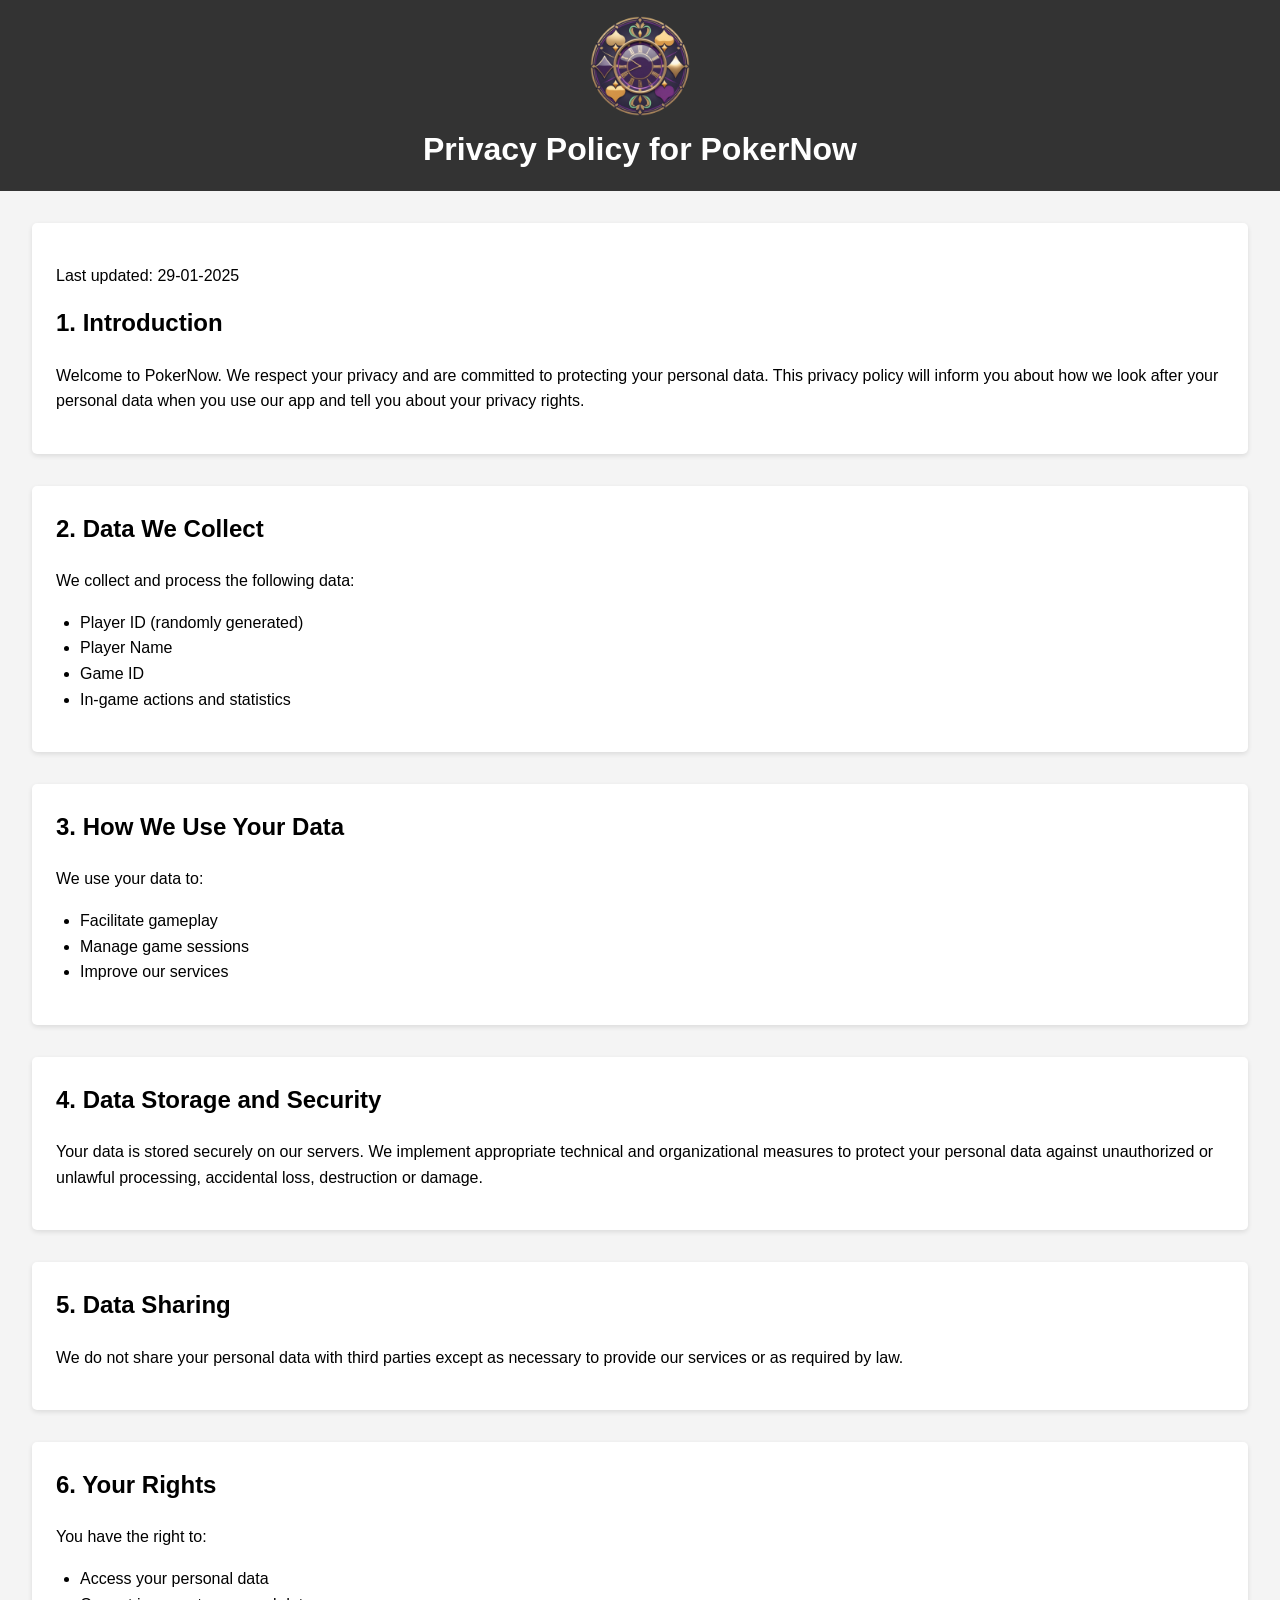
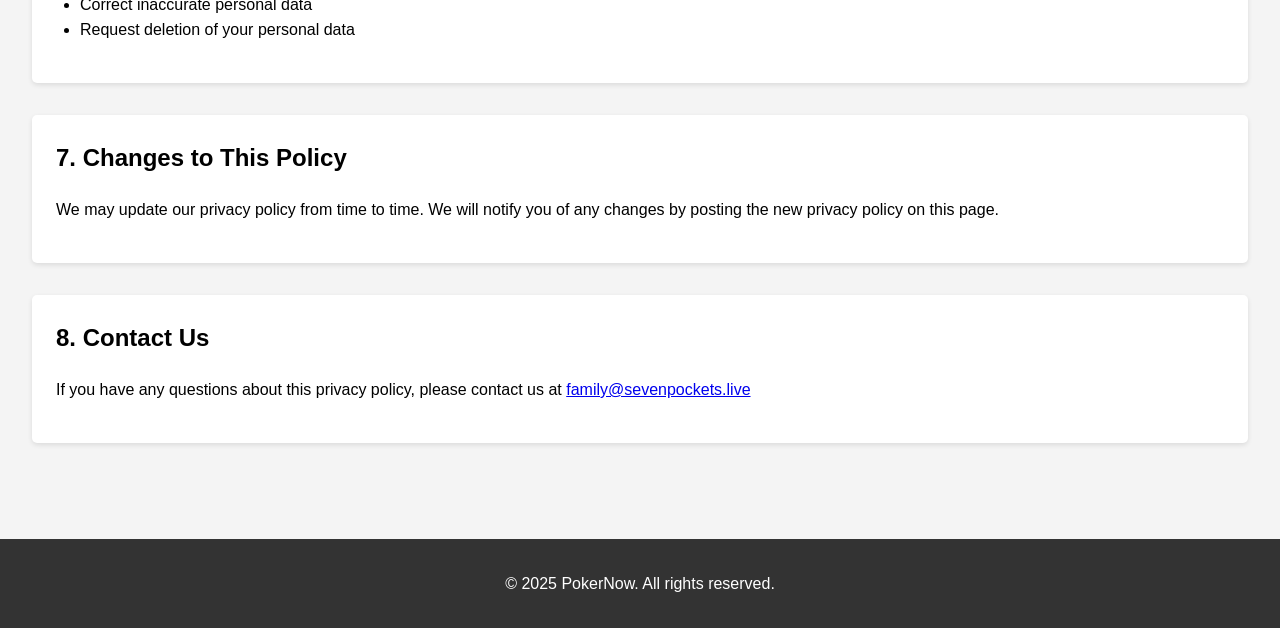
==== privacy-policy.html @ 308b4695 "first commit" ====
<!DOCTYPE html>
<html lang="en">
<head>
    <meta charset="UTF-8">
    <meta name="viewport" content="width=device-width, initial-scale=1.0">
    <title>Privacy Policy - PokerNow</title>
    <style>
        body {
            font-family: Arial, sans-serif;
            line-height: 1.6;
            margin: 0;
            padding: 0;
            background-color: #f4f4f4;
        }
        header {
            background-color: #333;
            color: #fff;
            text-align: center;
            padding: 1rem;
        }
        h1 {
            margin: 0;
        }
        main {
            padding: 2rem;
        }
        section {
            background-color: #fff;
            padding: 1.5rem;
            margin-bottom: 2rem;
            border-radius: 5px;
            box-shadow: 0 2px 5px rgba(0, 0, 0, 0.1);
        }
        h2 {
            margin-top: 0;
        }
        ul {
            padding-left: 1.5rem;
        }
        footer {
            background-color: #333;
            color: #fff;
            text-align: center;
            padding: 1rem;
            margin-top: 2rem;
        }
    </style>
</head>
<body>
    <header>
        <img src="pokernow_logo.png" alt="PokerNow Logo" width="100" height="100">
        <h1>Privacy Policy for PokerNow</h1>
    </header>
    <main>
        <section>
            <p>Last updated: 29-01-2025</p>
            <h2>1. Introduction</h2>
            <p>Welcome to PokerNow. We respect your privacy and are committed to protecting your personal data. This privacy policy will inform you about how we look after your personal data when you use our app and tell you about your privacy rights.</p>
        </section>
        <section>
            <h2>2. Data We Collect</h2>
            <p>We collect and process the following data:</p>
            <ul>
                <li>Player ID (randomly generated)</li>
                <li>Player Name</li>
                <li>Game ID</li>
                <li>In-game actions and statistics</li>
            </ul>
        </section>
        <section>
            <h2>3. How We Use Your Data</h2>
            <p>We use your data to:</p>
            <ul>
                <li>Facilitate gameplay</li>
                <li>Manage game sessions</li>
                <li>Improve our services</li>
            </ul>
        </section>
        <section>
            <h2>4. Data Storage and Security</h2>
            <p>Your data is stored securely on our servers. We implement appropriate technical and organizational measures to protect your personal data against unauthorized or unlawful processing, accidental loss, destruction or damage.</p>
        </section>
        <section>
            <h2>5. Data Sharing</h2>
            <p>We do not share your personal data with third parties except as necessary to provide our services or as required by law.</p>
        </section>
        <section>
            <h2>6. Your Rights</h2>
            <p>You have the right to:</p>
            <ul>
                <li>Access your personal data</li>
                <li>Correct inaccurate personal data</li>
                <li>Request deletion of your personal data</li>
            </ul>
        </section>
        <section>
            <h2>7. Changes to This Policy</h2>
            <p>We may update our privacy policy from time to time. We will notify you of any changes by posting the new privacy policy on this page.</p>
        </section>
        <section>
            <h2>8. Contact Us</h2>
            <p>If you have any questions about this privacy policy, please contact us at <a href="mailto:family@sevenpockets.live">family@sevenpockets.live</a></p>
        </section>
    </main>
    <footer>
        <p>&copy; 2025 PokerNow. All rights reserved.</p>
    </footer>
</body>
</html>
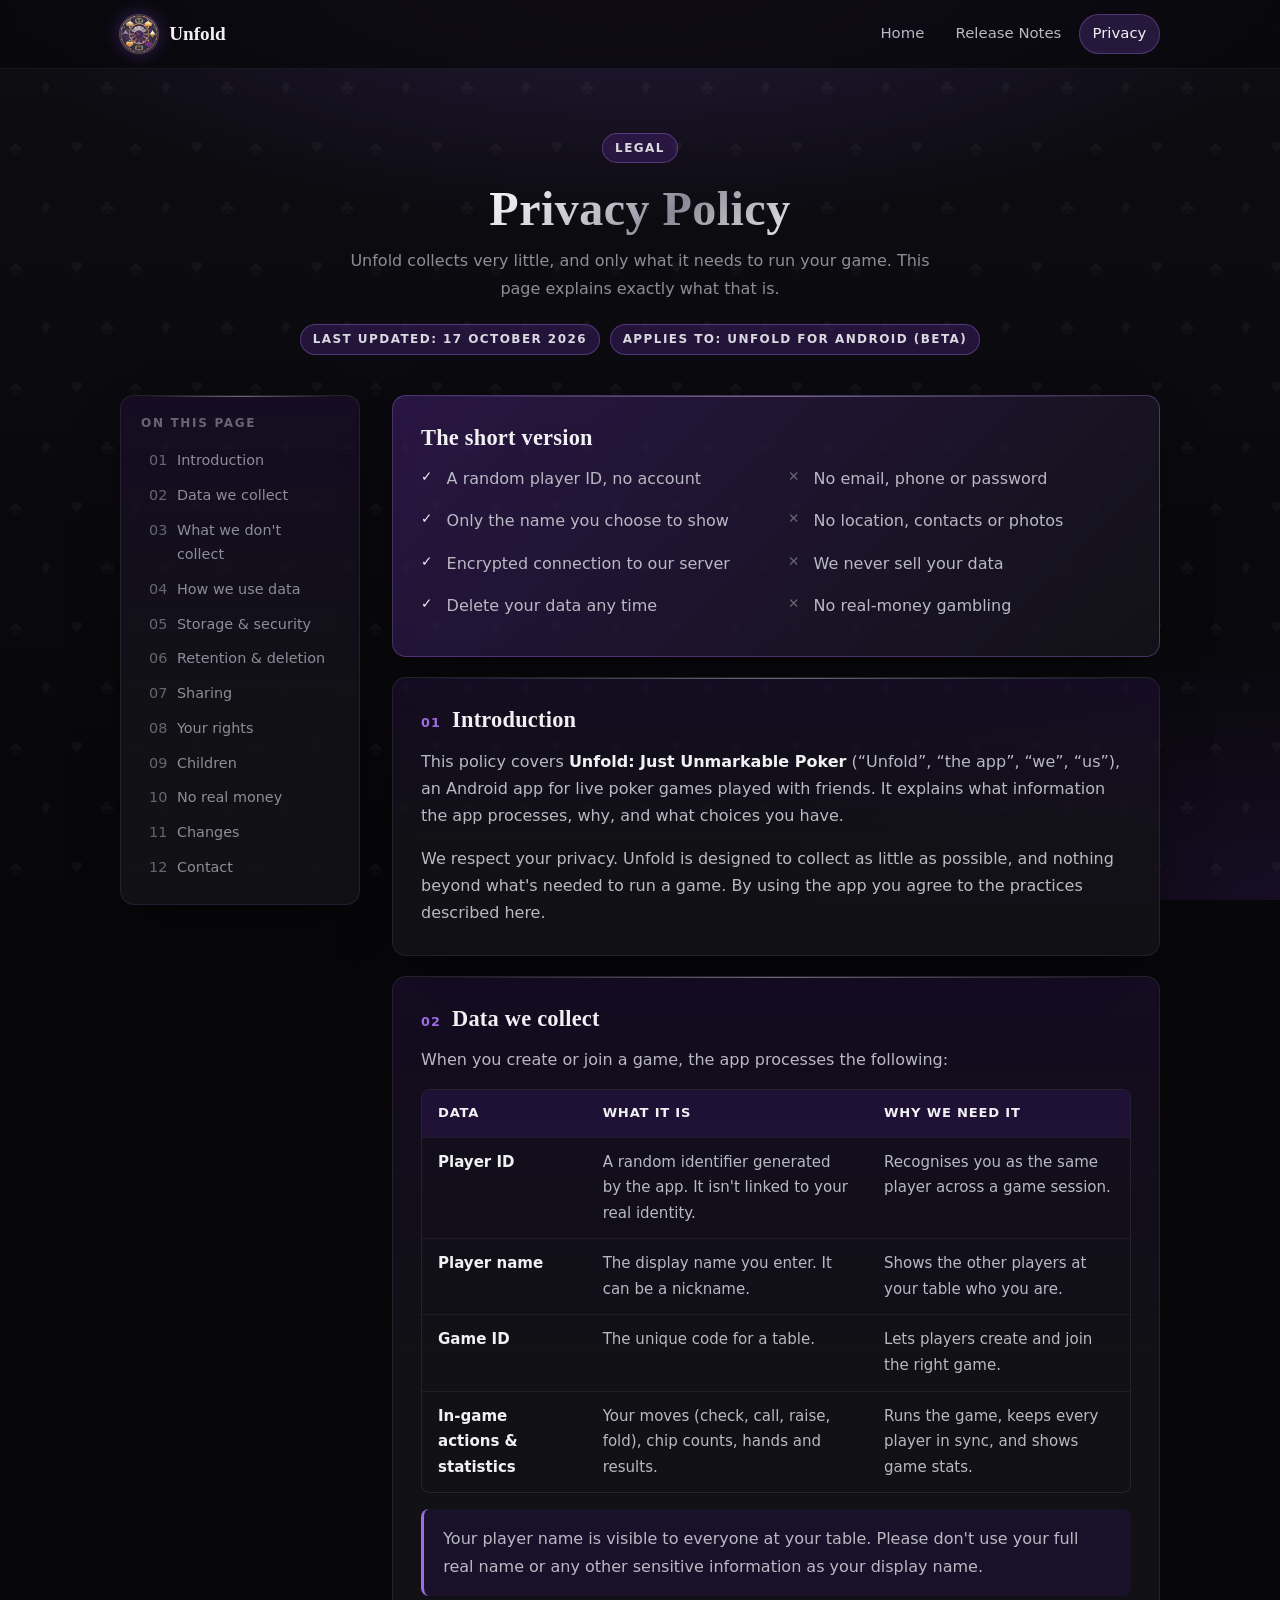
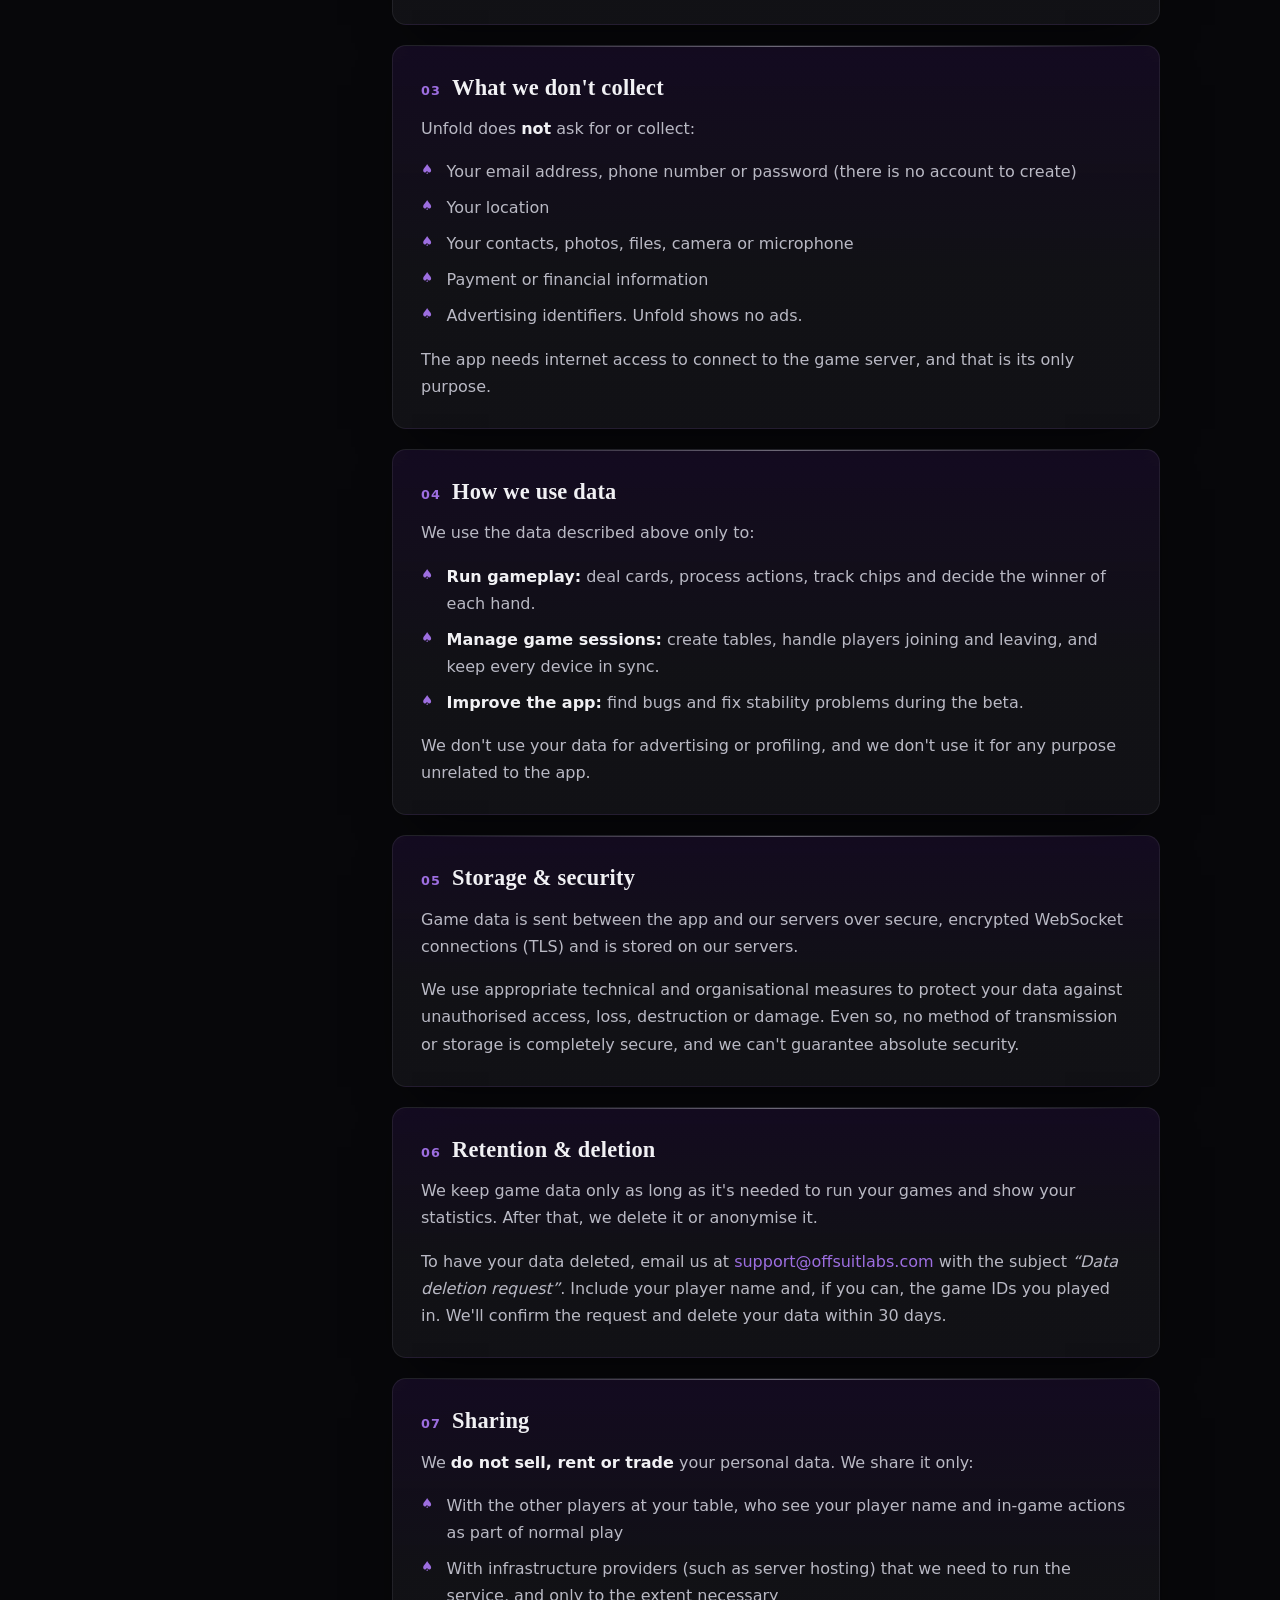
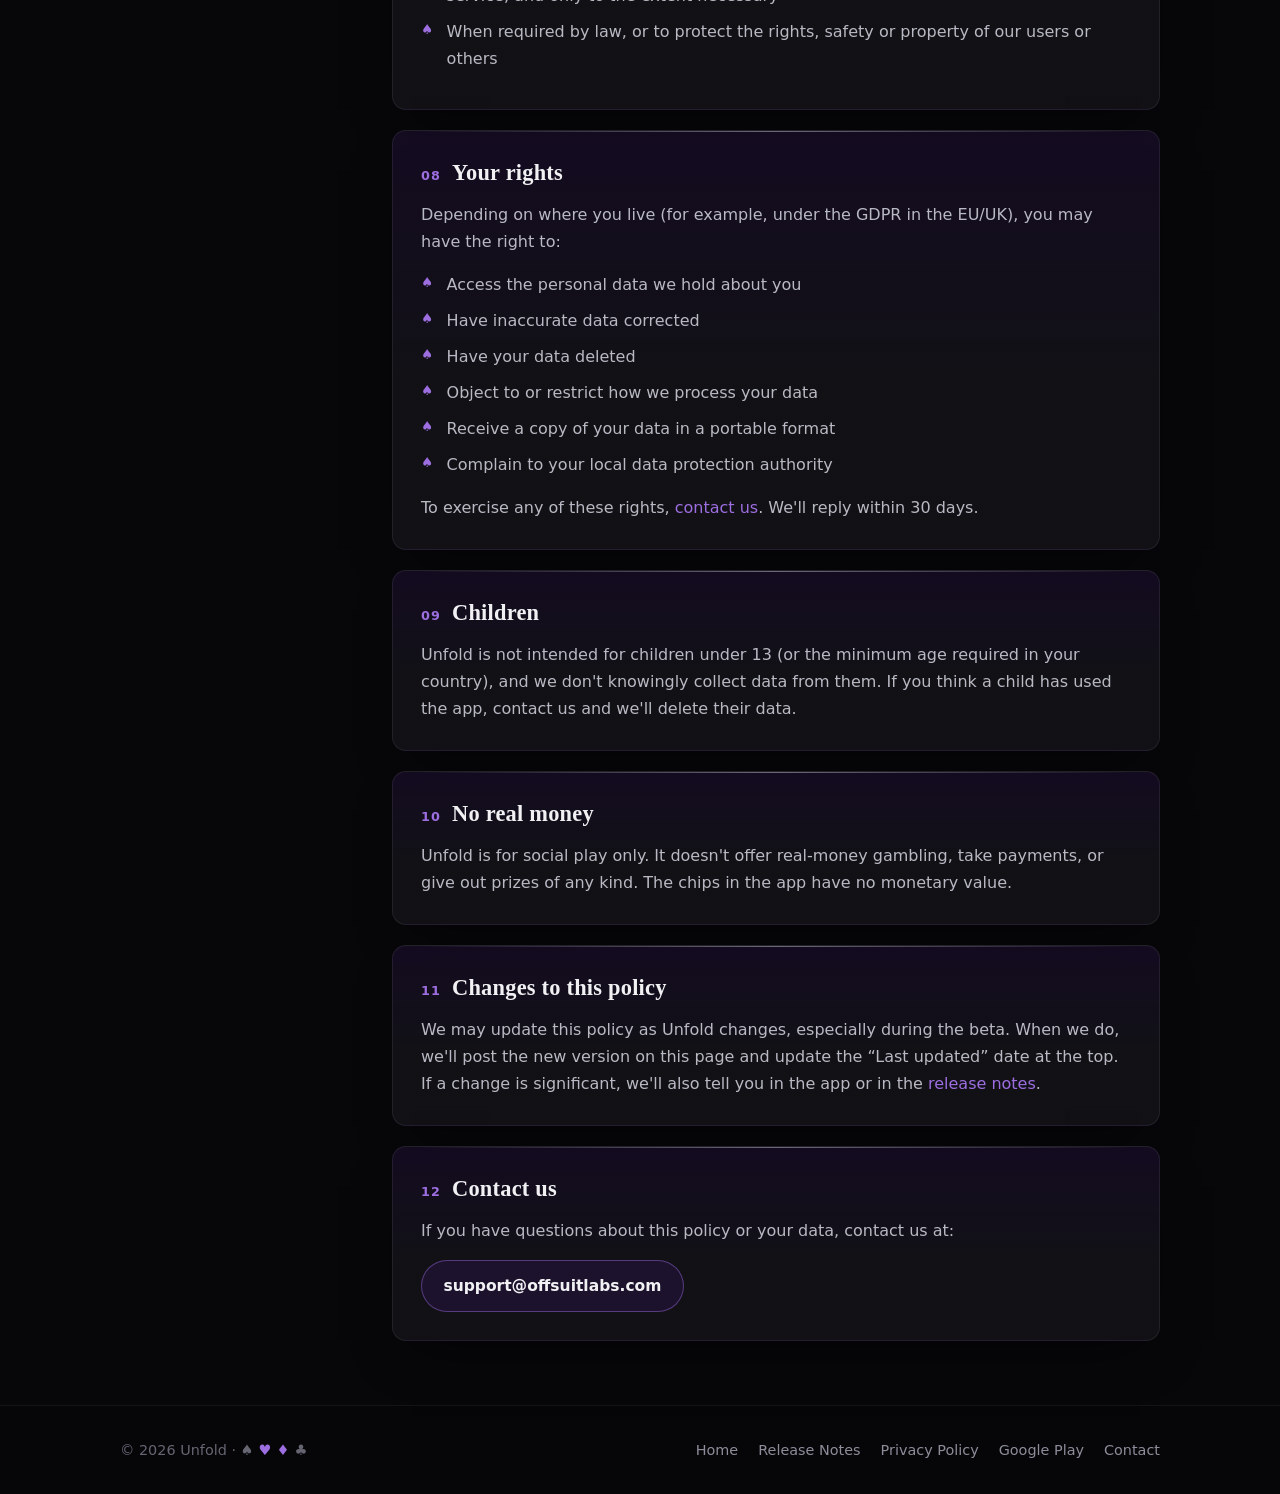
==== commit df1b3077: "refurbish: add index.html and change style and domain" ====
--- a/privacy-policy.html
+++ b/privacy-policy.html
@@ -3,107 +3,219 @@
 <head>
     <meta charset="UTF-8">
     <meta name="viewport" content="width=device-width, initial-scale=1.0">
-    <title>Privacy Policy - PokerNow</title>
-    <style>
-        body {
-            font-family: Arial, sans-serif;
-            line-height: 1.6;
-            margin: 0;
-            padding: 0;
-            background-color: #f4f4f4;
-        }
-        header {
-            background-color: #333;
-            color: #fff;
-            text-align: center;
-            padding: 1rem;
-        }
-        h1 {
-            margin: 0;
-        }
-        main {
-            padding: 2rem;
-        }
-        section {
-            background-color: #fff;
-            padding: 1.5rem;
-            margin-bottom: 2rem;
-            border-radius: 5px;
-            box-shadow: 0 2px 5px rgba(0, 0, 0, 0.1);
-        }
-        h2 {
-            margin-top: 0;
-        }
-        ul {
-            padding-left: 1.5rem;
-        }
-        footer {
-            background-color: #333;
-            color: #fff;
-            text-align: center;
-            padding: 1rem;
-            margin-top: 2rem;
-        }
-    </style>
+    <title>Privacy Policy · Unfold: Just Unmarkable Poker</title>
+    <meta name="description" content="How Unfold: Just Unmarkable Poker collects, uses and protects your data.">
+    <meta name="theme-color" content="#07070a">
+    <link rel="canonical" href="https://www.pokernow.live/privacy-policy.html">
+    <link rel="icon" type="image/png" href="pokernow_logo.png">
+    <link rel="stylesheet" href="assets/css/style.css">
 </head>
 <body>
-    <header>
-        <img src="pokernow_logo.png" alt="PokerNow Logo" width="100" height="100">
-        <h1>Privacy Policy for PokerNow</h1>
+    <a class="skip-link" href="#main">Skip to content</a>
+
+    <header class="site-header">
+        <div class="container">
+            <a class="brand" href="index.html">
+                <img src="pokernow_logo.png" alt="" width="38" height="38">
+                Unfold
+            </a>
+            <nav aria-label="Main">
+                <ul class="nav">
+                    <li><a href="index.html">Home</a></li>
+                    <li><a href="release-notes.html">Release Notes</a></li>
+                    <li><a href="privacy-policy.html" aria-current="page">Privacy</a></li>
+                </ul>
+            </nav>
+        </div>
     </header>
-    <main>
-        <section>
-            <p>Last updated: 29-01-2025</p>
-            <h2>1. Introduction</h2>
-            <p>Welcome to PokerNow. We respect your privacy and are committed to protecting your personal data. This privacy policy will inform you about how we look after your personal data when you use our app and tell you about your privacy rights.</p>
+
+    <main id="main">
+        <section class="page-hero">
+            <div class="container">
+                <span class="badge plain">Legal</span>
+                <h1><span class="silver-text">Privacy Policy</span></h1>
+                <p>Unfold collects very little, and only what it needs to run your game. This page explains exactly what that is.</p>
+                <div class="meta-row">
+                    <span class="badge plain">Last updated: 17 October 2026</span>
+                    <span class="badge plain">Applies to: Unfold for Android (Beta)</span>
+                </div>
+            </div>
         </section>
-        <section>
-            <h2>2. Data We Collect</h2>
-            <p>We collect and process the following data:</p>
-            <ul>
-                <li>Player ID (randomly generated)</li>
-                <li>Player Name</li>
-                <li>Game ID</li>
-                <li>In-game actions and statistics</li>
-            </ul>
-        </section>
-        <section>
-            <h2>3. How We Use Your Data</h2>
-            <p>We use your data to:</p>
-            <ul>
-                <li>Facilitate gameplay</li>
-                <li>Manage game sessions</li>
-                <li>Improve our services</li>
-            </ul>
-        </section>
-        <section>
-            <h2>4. Data Storage and Security</h2>
-            <p>Your data is stored securely on our servers. We implement appropriate technical and organizational measures to protect your personal data against unauthorized or unlawful processing, accidental loss, destruction or damage.</p>
-        </section>
-        <section>
-            <h2>5. Data Sharing</h2>
-            <p>We do not share your personal data with third parties except as necessary to provide our services or as required by law.</p>
-        </section>
-        <section>
-            <h2>6. Your Rights</h2>
-            <p>You have the right to:</p>
-            <ul>
-                <li>Access your personal data</li>
-                <li>Correct inaccurate personal data</li>
-                <li>Request deletion of your personal data</li>
-            </ul>
-        </section>
-        <section>
-            <h2>7. Changes to This Policy</h2>
-            <p>We may update our privacy policy from time to time. We will notify you of any changes by posting the new privacy policy on this page.</p>
-        </section>
-        <section>
-            <h2>8. Contact Us</h2>
-            <p>If you have any questions about this privacy policy, please contact us at <a href="mailto:family@sevenpockets.live">family@sevenpockets.live</a></p>
-        </section>
+
+        <div class="container doc-layout">
+            <aside class="card toc" aria-label="Table of contents">
+                <h2>On this page</h2>
+                <ol>
+                    <li><a href="#introduction">Introduction</a></li>
+                    <li><a href="#collect">Data we collect</a></li>
+                    <li><a href="#not-collect">What we don't collect</a></li>
+                    <li><a href="#use">How we use data</a></li>
+                    <li><a href="#storage">Storage &amp; security</a></li>
+                    <li><a href="#retention">Retention &amp; deletion</a></li>
+                    <li><a href="#sharing">Sharing</a></li>
+                    <li><a href="#rights">Your rights</a></li>
+                    <li><a href="#children">Children</a></li>
+                    <li><a href="#gambling">No real money</a></li>
+                    <li><a href="#changes">Changes</a></li>
+                    <li><a href="#contact">Contact</a></li>
+                </ol>
+            </aside>
+
+            <div class="doc">
+                <section class="card summary" aria-labelledby="tldr">
+                    <h2 id="tldr">The short version</h2>
+                    <ul class="summary-grid">
+                        <li class="check">A random player ID, no account</li>
+                        <li class="cross">No email, phone or password</li>
+                        <li class="check">Only the name you choose to show</li>
+                        <li class="cross">No location, contacts or photos</li>
+                        <li class="check">Encrypted connection to our server</li>
+                        <li class="cross">We never sell your data</li>
+                        <li class="check">Delete your data any time</li>
+                        <li class="cross">No real-money gambling</li>
+                    </ul>
+                </section>
+
+                <section class="card" id="introduction">
+                    <h2><span class="num">01</span> Introduction</h2>
+                    <p>This policy covers <strong>Unfold: Just Unmarkable Poker</strong> (&ldquo;Unfold&rdquo;, &ldquo;the app&rdquo;, &ldquo;we&rdquo;, &ldquo;us&rdquo;), an Android app for live poker games played with friends. It explains what information the app processes, why, and what choices you have.</p>
+                    <p>We respect your privacy. Unfold is designed to collect as little as possible, and nothing beyond what's needed to run a game. By using the app you agree to the practices described here.</p>
+                </section>
+
+                <section class="card" id="collect">
+                    <h2><span class="num">02</span> Data we collect</h2>
+                    <p>When you create or join a game, the app processes the following:</p>
+                    <div class="table-wrap">
+                        <table>
+                            <thead>
+                                <tr>
+                                    <th scope="col">Data</th>
+                                    <th scope="col">What it is</th>
+                                    <th scope="col">Why we need it</th>
+                                </tr>
+                            </thead>
+                            <tbody>
+                                <tr>
+                                    <td><strong>Player ID</strong></td>
+                                    <td>A random identifier generated by the app. It isn't linked to your real identity.</td>
+                                    <td>Recognises you as the same player across a game session.</td>
+                                </tr>
+                                <tr>
+                                    <td><strong>Player name</strong></td>
+                                    <td>The display name you enter. It can be a nickname.</td>
+                                    <td>Shows the other players at your table who you are.</td>
+                                </tr>
+                                <tr>
+                                    <td><strong>Game ID</strong></td>
+                                    <td>The unique code for a table.</td>
+                                    <td>Lets players create and join the right game.</td>
+                                </tr>
+                                <tr>
+                                    <td><strong>In-game actions &amp; statistics</strong></td>
+                                    <td>Your moves (check, call, raise, fold), chip counts, hands and results.</td>
+                                    <td>Runs the game, keeps every player in sync, and shows game stats.</td>
+                                </tr>
+                            </tbody>
+                        </table>
+                    </div>
+                    <p class="callout">Your player name is visible to everyone at your table. Please don't use your full real name or any other sensitive information as your display name.</p>
+                </section>
+
+                <section class="card" id="not-collect">
+                    <h2><span class="num">03</span> What we don't collect</h2>
+                    <p>Unfold does <strong>not</strong> ask for or collect:</p>
+                    <ul>
+                        <li>Your email address, phone number or password (there is no account to create)</li>
+                        <li>Your location</li>
+                        <li>Your contacts, photos, files, camera or microphone</li>
+                        <li>Payment or financial information</li>
+                        <li>Advertising identifiers. Unfold shows no ads.</li>
+                    </ul>
+                    <p>The app needs internet access to connect to the game server, and that is its only purpose.</p>
+                </section>
+
+                <section class="card" id="use">
+                    <h2><span class="num">04</span> How we use data</h2>
+                    <p>We use the data described above only to:</p>
+                    <ul>
+                        <li><strong>Run gameplay:</strong> deal cards, process actions, track chips and decide the winner of each hand.</li>
+                        <li><strong>Manage game sessions:</strong> create tables, handle players joining and leaving, and keep every device in sync.</li>
+                        <li><strong>Improve the app:</strong> find bugs and fix stability problems during the beta.</li>
+                    </ul>
+                    <p>We don't use your data for advertising or profiling, and we don't use it for any purpose unrelated to the app.</p>
+                </section>
+
+                <section class="card" id="storage">
+                    <h2><span class="num">05</span> Storage &amp; security</h2>
+                    <p>Game data is sent between the app and our servers over secure, encrypted WebSocket connections (TLS) and is stored on our servers.</p>
+                    <p>We use appropriate technical and organisational measures to protect your data against unauthorised access, loss, destruction or damage. Even so, no method of transmission or storage is completely secure, and we can't guarantee absolute security.</p>
+                </section>
+
+                <section class="card" id="retention">
+                    <h2><span class="num">06</span> Retention &amp; deletion</h2>
+                    <p>We keep game data only as long as it's needed to run your games and show your statistics. After that, we delete it or anonymise it.</p>
+                    <p>To have your data deleted, email us at <a href="mailto:support@offsuitlabs.com?subject=Unfold%20data%20deletion%20request">support@offsuitlabs.com</a> with the subject <em>&ldquo;Data deletion request&rdquo;</em>. Include your player name and, if you can, the game IDs you played in. We'll confirm the request and delete your data within 30 days.</p>
+                </section>
+
+                <section class="card" id="sharing">
+                    <h2><span class="num">07</span> Sharing</h2>
+                    <p>We <strong>do not sell, rent or trade</strong> your personal data. We share it only:</p>
+                    <ul>
+                        <li>With the other players at your table, who see your player name and in-game actions as part of normal play</li>
+                        <li>With infrastructure providers (such as server hosting) that we need to run the service, and only to the extent necessary</li>
+                        <li>When required by law, or to protect the rights, safety or property of our users or others</li>
+                    </ul>
+                </section>
+
+                <section class="card" id="rights">
+                    <h2><span class="num">08</span> Your rights</h2>
+                    <p>Depending on where you live (for example, under the GDPR in the EU/UK), you may have the right to:</p>
+                    <ul>
+                        <li>Access the personal data we hold about you</li>
+                        <li>Have inaccurate data corrected</li>
+                        <li>Have your data deleted</li>
+                        <li>Object to or restrict how we process your data</li>
+                        <li>Receive a copy of your data in a portable format</li>
+                        <li>Complain to your local data protection authority</li>
+                    </ul>
+                    <p>To exercise any of these rights, <a href="#contact">contact us</a>. We'll reply within 30 days.</p>
+                </section>
+
+                <section class="card" id="children">
+                    <h2><span class="num">09</span> Children</h2>
+                    <p>Unfold is not intended for children under 13 (or the minimum age required in your country), and we don't knowingly collect data from them. If you think a child has used the app, contact us and we'll delete their data.</p>
+                </section>
+
+                <section class="card" id="gambling">
+                    <h2><span class="num">10</span> No real money</h2>
+                    <p>Unfold is for social play only. It doesn't offer real-money gambling, take payments, or give out prizes of any kind. The chips in the app have no monetary value.</p>
+                </section>
+
+                <section class="card" id="changes">
+                    <h2><span class="num">11</span> Changes to this policy</h2>
+                    <p>We may update this policy as Unfold changes, especially during the beta. When we do, we'll post the new version on this page and update the &ldquo;Last updated&rdquo; date at the top. If a change is significant, we'll also tell you in the app or in the <a href="release-notes.html">release notes</a>.</p>
+                </section>
+
+                <section class="card" id="contact">
+                    <h2><span class="num">12</span> Contact us</h2>
+                    <p>If you have questions about this policy or your data, contact us at:</p>
+                    <p><a class="btn btn-ghost" href="mailto:support@offsuitlabs.com">support@offsuitlabs.com</a></p>
+                </section>
+            </div>
+        </div>
     </main>
-    <footer>
-        <p>&copy; 2025 PokerNow. All rights reserved.</p>
+
+    <footer class="site-footer">
+        <div class="container">
+            <span>&copy; 2026 Unfold &middot; <span class="suits">&spades;<span class="red">&hearts;</span><span class="red">&diams;</span>&clubs;</span></span>
+            <nav aria-label="Footer">
+                <a href="index.html">Home</a>
+                <a href="release-notes.html">Release Notes</a>
+                <a href="privacy-policy.html">Privacy Policy</a>
+                <a href="https://play.google.com/store/apps/details?id=com.sevendeuce.pokernow&amp;hl=en">Google Play</a>
+                <a href="mailto:support@offsuitlabs.com">Contact</a>
+            </nav>
+        </div>
     </footer>
 </body>
-</html>+</html>
--- a/assets/css/style.css
+++ b/assets/css/style.css
@@ -0,0 +1,1019 @@
+/* Unfold — Just Unmarkable Poker
+   Palette: black / dark grey / dark purple / silver */
+
+:root {
+    --black: #07070a;
+    --ink: #0d0d12;
+    --grey-900: #131318;
+    --grey-800: #1a1a21;
+    --grey-700: #24242d;
+    --grey-600: #33333e;
+    --purple-950: #150a22;
+    --purple-900: #1f0f33;
+    --purple-800: #2d1650;
+    --purple-700: #43206f;
+    --purple-500: #7a45c2;
+    --purple-400: #9d6ee0;
+    --silver-100: #f1f1f4;
+    --silver-200: #d9d9e0;
+    --silver-300: #b9b9c4;
+    --silver-400: #8d8d9a;
+    --silver-500: #666673;
+
+    --radius: 14px;
+    --radius-sm: 8px;
+    --maxw: 1080px;
+    --font: system-ui, -apple-system, "Segoe UI", Roboto, "Helvetica Neue", Arial, sans-serif;
+    --font-display: "Iowan Old Style", "Palatino Linotype", Palatino, "Book Antiqua", Georgia, serif;
+    --silver-gradient: linear-gradient(135deg, #fafafc 0%, #bfbfca 40%, #8a8a97 60%, #e4e4ea 100%);
+}
+
+*,
+*::before,
+*::after {
+    box-sizing: border-box;
+}
+
+html {
+    scroll-behavior: smooth;
+    scroll-padding-top: 88px;
+}
+
+body {
+    margin: 0;
+    font-family: var(--font);
+    font-size: 16px;
+    line-height: 1.7;
+    color: var(--silver-200);
+    background-color: var(--black);
+    background-image:
+        radial-gradient(ellipse 80% 50% at 50% -10%, rgba(122, 69, 194, 0.28), transparent 70%),
+        radial-gradient(ellipse 60% 40% at 100% 100%, rgba(67, 32, 111, 0.25), transparent 70%),
+        linear-gradient(180deg, var(--ink) 0%, var(--black) 100%);
+    background-attachment: fixed;
+    min-height: 100vh;
+    display: flex;
+    flex-direction: column;
+    -webkit-font-smoothing: antialiased;
+}
+
+/* faint suit pattern over the whole page */
+body::before {
+    content: "";
+    position: fixed;
+    inset: 0;
+    pointer-events: none;
+    z-index: -1;
+    opacity: 0.035;
+    background-image: url("data:image/svg+xml,%3Csvg xmlns='http://www.w3.org/2000/svg' width='120' height='120' viewBox='0 0 120 120'%3E%3Cg fill='%23ffffff' font-family='serif' font-size='22'%3E%3Ctext x='10' y='34'%3E%E2%99%A0%3C/text%3E%3Ctext x='70' y='34'%3E%E2%99%A5%3C/text%3E%3Ctext x='40' y='94'%3E%E2%99%A6%3C/text%3E%3Ctext x='100' y='94'%3E%E2%99%A3%3C/text%3E%3C/g%3E%3C/svg%3E");
+}
+
+a {
+    color: var(--purple-400);
+    text-decoration: none;
+    transition: color 0.2s ease;
+}
+
+a:hover {
+    color: var(--silver-100);
+}
+
+:focus-visible {
+    outline: 2px solid var(--purple-400);
+    outline-offset: 3px;
+    border-radius: 4px;
+}
+
+h1,
+h2,
+h3 {
+    color: var(--silver-100);
+    line-height: 1.25;
+    margin: 0 0 0.6em;
+}
+
+h1,
+h2 {
+    font-family: var(--font-display);
+    font-weight: 600;
+    letter-spacing: 0.01em;
+}
+
+p {
+    margin: 0 0 1em;
+}
+
+strong {
+    color: var(--silver-100);
+}
+
+.container {
+    width: 100%;
+    max-width: var(--maxw);
+    margin: 0 auto;
+    padding: 0 1.25rem;
+}
+
+.skip-link {
+    position: absolute;
+    left: -9999px;
+    top: 0.5rem;
+    background: var(--purple-700);
+    color: var(--silver-100);
+    padding: 0.5rem 1rem;
+    border-radius: var(--radius-sm);
+    z-index: 100;
+}
+
+.skip-link:focus {
+    left: 0.5rem;
+}
+
+/* ---------- Header / nav ---------- */
+
+.site-header {
+    position: sticky;
+    top: 0;
+    z-index: 50;
+    background: rgba(7, 7, 10, 0.72);
+    backdrop-filter: blur(14px);
+    -webkit-backdrop-filter: blur(14px);
+    border-bottom: 1px solid rgba(185, 185, 196, 0.08);
+}
+
+.site-header .container {
+    display: flex;
+    align-items: center;
+    justify-content: space-between;
+    gap: 1rem;
+    height: 68px;
+}
+
+.brand {
+    display: flex;
+    align-items: center;
+    gap: 0.7rem;
+    color: var(--silver-100);
+    font-family: var(--font-display);
+    font-size: 1.2rem;
+    font-weight: 600;
+}
+
+.brand img {
+    width: 38px;
+    height: 38px;
+    border-radius: 50%;
+    box-shadow: 0 0 0 1px rgba(217, 217, 224, 0.25), 0 0 18px rgba(122, 69, 194, 0.45);
+}
+
+.brand:hover {
+    color: var(--silver-100);
+}
+
+.nav {
+    display: flex;
+    gap: 0.25rem;
+    margin: 0;
+    padding: 0;
+    list-style: none;
+}
+
+.nav a {
+    display: block;
+    padding: 0.45rem 0.85rem;
+    border-radius: 999px;
+    color: var(--silver-300);
+    font-size: 0.93rem;
+}
+
+.nav a:hover {
+    color: var(--silver-100);
+    background: rgba(122, 69, 194, 0.15);
+}
+
+.nav a[aria-current="page"] {
+    color: var(--silver-100);
+    background: rgba(122, 69, 194, 0.25);
+    box-shadow: inset 0 0 0 1px rgba(157, 110, 224, 0.35);
+}
+
+/* ---------- Badges / buttons ---------- */
+
+.badge {
+    display: inline-flex;
+    align-items: center;
+    gap: 0.4rem;
+    padding: 0.25rem 0.75rem;
+    border-radius: 999px;
+    font-size: 0.75rem;
+    font-weight: 600;
+    letter-spacing: 0.12em;
+    text-transform: uppercase;
+    color: var(--silver-200);
+    background: rgba(67, 32, 111, 0.45);
+    border: 1px solid rgba(157, 110, 224, 0.4);
+}
+
+.badge::before {
+    content: "";
+    width: 7px;
+    height: 7px;
+    border-radius: 50%;
+    background: var(--purple-400);
+    box-shadow: 0 0 8px var(--purple-400);
+}
+
+.badge.plain::before {
+    display: none;
+}
+
+.btn {
+    display: inline-flex;
+    align-items: center;
+    gap: 0.5rem;
+    padding: 0.8rem 1.4rem;
+    border-radius: 999px;
+    font-weight: 600;
+    font-size: 0.97rem;
+    transition: transform 0.15s ease, box-shadow 0.2s ease, background 0.2s ease;
+}
+
+.btn:hover {
+    transform: translateY(-1px);
+}
+
+.btn-primary {
+    color: var(--black);
+    background: var(--silver-gradient);
+    box-shadow: 0 6px 24px rgba(217, 217, 224, 0.12), inset 0 1px 0 rgba(255, 255, 255, 0.6);
+}
+
+.btn-primary:hover {
+    color: var(--black);
+    box-shadow: 0 8px 30px rgba(217, 217, 224, 0.22), inset 0 1px 0 rgba(255, 255, 255, 0.6);
+}
+
+.btn-ghost {
+    color: var(--silver-100);
+    background: rgba(45, 22, 80, 0.4);
+    box-shadow: inset 0 0 0 1px rgba(157, 110, 224, 0.45);
+}
+
+.btn-ghost:hover {
+    color: var(--silver-100);
+    background: rgba(67, 32, 111, 0.6);
+}
+
+.btn-play {
+    gap: 0.75rem;
+    padding: 0.55rem 1.4rem 0.55rem 1.1rem;
+    border-radius: 12px;
+    color: var(--silver-100);
+    background: linear-gradient(180deg, #16161c, var(--black));
+    box-shadow: inset 0 0 0 1px rgba(217, 217, 224, 0.4), 0 8px 26px rgba(0, 0, 0, 0.55);
+    line-height: 1.1;
+    text-align: left;
+}
+
+.btn-play:hover {
+    color: var(--silver-100);
+    box-shadow: inset 0 0 0 1px rgba(217, 217, 224, 0.7), 0 8px 30px rgba(122, 69, 194, 0.35);
+}
+
+.btn-play svg {
+    width: 26px;
+    height: 28px;
+    flex-shrink: 0;
+}
+
+.btn-play small {
+    display: block;
+    font-size: 0.66rem;
+    font-weight: 600;
+    letter-spacing: 0.12em;
+    text-transform: uppercase;
+    color: var(--silver-300);
+}
+
+.btn-play span {
+    display: block;
+    font-size: 1.2rem;
+    font-weight: 600;
+    letter-spacing: 0.01em;
+}
+
+/* ---------- Page hero ---------- */
+
+.page-hero {
+    padding: 4rem 0 2.5rem;
+    text-align: center;
+}
+
+.page-hero h1 {
+    font-size: clamp(2rem, 5vw, 3rem);
+    margin: 1rem 0 0.5rem;
+}
+
+.page-hero p {
+    color: var(--silver-400);
+    max-width: 620px;
+    margin: 0 auto;
+}
+
+.silver-text {
+    background: var(--silver-gradient);
+    -webkit-background-clip: text;
+    background-clip: text;
+    color: transparent;
+}
+
+.divider {
+    display: flex;
+    align-items: center;
+    justify-content: center;
+    gap: 0.8rem;
+    color: var(--silver-500);
+    font-size: 0.9rem;
+    margin: 1.5rem auto 0;
+    letter-spacing: 0.4em;
+}
+
+.divider::before,
+.divider::after {
+    content: "";
+    height: 1px;
+    width: 70px;
+    background: linear-gradient(90deg, transparent, var(--silver-500));
+}
+
+.divider::after {
+    background: linear-gradient(90deg, var(--silver-500), transparent);
+}
+
+/* ---------- Cards ---------- */
+
+.card {
+    position: relative;
+    background: linear-gradient(180deg, rgba(31, 15, 51, 0.55) 0%, rgba(19, 19, 24, 0.85) 60%);
+    border: 1px solid rgba(185, 185, 196, 0.1);
+    border-radius: var(--radius);
+    padding: 1.75rem;
+    box-shadow: 0 20px 50px -20px rgba(0, 0, 0, 0.7);
+}
+
+.card::before {
+    /* silver hairline on top edge */
+    content: "";
+    position: absolute;
+    top: 0;
+    left: 1.5rem;
+    right: 1.5rem;
+    height: 1px;
+    background: linear-gradient(90deg, transparent, rgba(217, 217, 224, 0.45), transparent);
+}
+
+.card h2 {
+    font-size: 1.4rem;
+}
+
+.card h3 {
+    font-size: 1.05rem;
+    margin-bottom: 0.4em;
+}
+
+.card ul {
+    margin: 0 0 1em;
+    padding: 0;
+    list-style: none;
+}
+
+.card li {
+    position: relative;
+    padding-left: 1.6rem;
+    margin-bottom: 0.55rem;
+}
+
+.card li::before {
+    content: "\2660";
+    position: absolute;
+    left: 0;
+    top: 0;
+    color: var(--purple-400);
+    font-size: 0.85em;
+}
+
+.card > :last-child {
+    margin-bottom: 0;
+}
+
+/* ---------- Home ---------- */
+
+.hero {
+    padding: 5rem 0 4rem;
+}
+
+.hero .container {
+    display: grid;
+    grid-template-columns: 1.15fr 0.85fr;
+    align-items: center;
+    gap: 3rem;
+}
+
+.hero h1 {
+    font-size: clamp(2.4rem, 6vw, 4rem);
+    margin: 1.2rem 0 0.3rem;
+}
+
+.hero .tagline {
+    font-family: var(--font-display);
+    font-size: clamp(1.2rem, 2.5vw, 1.55rem);
+    color: var(--silver-300);
+    margin-bottom: 1.2rem;
+}
+
+.hero .lead {
+    font-size: 1.08rem;
+    color: var(--silver-400);
+    max-width: 520px;
+    margin-bottom: 2rem;
+}
+
+.hero-actions {
+    display: flex;
+    flex-wrap: wrap;
+    gap: 0.8rem;
+}
+
+.hero-art {
+    position: relative;
+    display: grid;
+    place-items: center;
+}
+
+.hero-art::before {
+    content: "";
+    position: absolute;
+    width: 115%;
+    aspect-ratio: 1;
+    border-radius: 50%;
+    background: radial-gradient(circle, rgba(122, 69, 194, 0.35) 0%, rgba(45, 22, 80, 0.15) 45%, transparent 70%);
+    filter: blur(10px);
+}
+
+.hero-art::after {
+    content: "";
+    position: absolute;
+    width: 102%;
+    aspect-ratio: 1;
+    border-radius: 50%;
+    border: 1px dashed rgba(185, 185, 196, 0.18);
+    animation: spin 90s linear infinite;
+}
+
+.hero-art img {
+    position: relative;
+    width: 100%;
+    max-width: 380px;
+    height: auto;
+    border-radius: 50%;
+    filter: drop-shadow(0 25px 50px rgba(0, 0, 0, 0.7));
+    animation: float 7s ease-in-out infinite;
+}
+
+@keyframes float {
+    0%, 100% { transform: translateY(0); }
+    50% { transform: translateY(-10px); }
+}
+
+@keyframes spin {
+    to { transform: rotate(360deg); }
+}
+
+.section {
+    padding: 3.5rem 0;
+}
+
+.section-head {
+    text-align: center;
+    margin-bottom: 2.5rem;
+}
+
+.section-head h2 {
+    font-size: clamp(1.7rem, 4vw, 2.3rem);
+}
+
+.section-head p {
+    color: var(--silver-400);
+    max-width: 600px;
+    margin: 0 auto;
+}
+
+.grid {
+    display: grid;
+    gap: 1.25rem;
+}
+
+.grid-3 {
+    grid-template-columns: repeat(3, 1fr);
+}
+
+.grid-2 {
+    grid-template-columns: repeat(2, 1fr);
+}
+
+.feature {
+    transition: transform 0.2s ease, border-color 0.2s ease;
+}
+
+.feature:hover {
+    transform: translateY(-3px);
+    border-color: rgba(157, 110, 224, 0.35);
+}
+
+.feature .suit {
+    display: grid;
+    place-items: center;
+    width: 46px;
+    height: 46px;
+    border-radius: 12px;
+    margin-bottom: 1rem;
+    font-size: 1.4rem;
+    color: var(--silver-100);
+    background: linear-gradient(135deg, var(--purple-700), var(--purple-900));
+    box-shadow: inset 0 0 0 1px rgba(217, 217, 224, 0.18);
+}
+
+.feature p {
+    color: var(--silver-400);
+    font-size: 0.96rem;
+    margin: 0;
+}
+
+.steps {
+    counter-reset: step;
+}
+
+.step {
+    padding-top: 2.4rem;
+}
+
+.step::after {
+    counter-increment: step;
+    content: counter(step);
+    position: absolute;
+    top: -18px;
+    left: 1.75rem;
+    width: 40px;
+    height: 40px;
+    display: grid;
+    place-items: center;
+    border-radius: 50%;
+    font-family: var(--font-display);
+    font-weight: 700;
+    color: var(--black);
+    background: var(--silver-gradient);
+    box-shadow: 0 4px 16px rgba(0, 0, 0, 0.6);
+}
+
+.step p {
+    color: var(--silver-400);
+    margin: 0;
+}
+
+.cta {
+    text-align: center;
+    padding: 3rem 1.75rem;
+    background:
+        radial-gradient(ellipse at top, rgba(122, 69, 194, 0.35), transparent 70%),
+        linear-gradient(180deg, var(--purple-900), var(--grey-900));
+}
+
+.cta h2 {
+    font-size: clamp(1.6rem, 4vw, 2.1rem);
+}
+
+.cta p {
+    color: var(--silver-300);
+    max-width: 560px;
+    margin: 0 auto 1.6rem;
+}
+
+.cta .hero-actions {
+    justify-content: center;
+}
+
+/* ---------- Document pages (privacy / release notes) ---------- */
+
+.doc-layout {
+    display: grid;
+    grid-template-columns: 240px 1fr;
+    gap: 2rem;
+    align-items: start;
+    padding-bottom: 4rem;
+}
+
+.toc {
+    position: sticky;
+    top: 96px;
+    padding: 1.25rem;
+}
+
+.toc h2 {
+    font-family: var(--font);
+    font-size: 0.75rem;
+    letter-spacing: 0.14em;
+    text-transform: uppercase;
+    color: var(--silver-500);
+    margin-bottom: 0.8rem;
+}
+
+.toc ol {
+    margin: 0;
+    padding: 0;
+    list-style: none;
+    counter-reset: toc;
+}
+
+.toc li {
+    counter-increment: toc;
+    padding: 0;
+    margin: 0;
+}
+
+.toc li::before {
+    display: none;
+}
+
+.toc a {
+    display: flex;
+    gap: 0.6rem;
+    padding: 0.32rem 0.5rem;
+    border-radius: 6px;
+    font-size: 0.9rem;
+    color: var(--silver-400);
+}
+
+.toc a::before {
+    content: counter(toc, decimal-leading-zero);
+    color: var(--silver-500);
+    font-variant-numeric: tabular-nums;
+}
+
+.toc a:hover {
+    color: var(--silver-100);
+    background: rgba(122, 69, 194, 0.15);
+}
+
+.doc {
+    display: grid;
+    gap: 1.25rem;
+    min-width: 0;
+}
+
+.doc .card h2 {
+    display: flex;
+    align-items: baseline;
+    gap: 0.7rem;
+}
+
+.doc .card h2 .num {
+    font-family: var(--font);
+    font-size: 0.8rem;
+    font-weight: 600;
+    color: var(--purple-400);
+    letter-spacing: 0.08em;
+}
+
+.doc .card p,
+.doc .card li {
+    color: var(--silver-300);
+}
+
+.meta-row {
+    display: flex;
+    flex-wrap: wrap;
+    justify-content: center;
+    gap: 0.6rem;
+    margin-top: 1.4rem;
+}
+
+.summary {
+    border-color: rgba(157, 110, 224, 0.35);
+    background: linear-gradient(135deg, rgba(67, 32, 111, 0.55), rgba(19, 19, 24, 0.9));
+}
+
+.summary-grid {
+    display: grid;
+    grid-template-columns: repeat(2, 1fr);
+    gap: 0.4rem 1.5rem;
+}
+
+.check,
+.cross {
+    padding-left: 1.6rem;
+    position: relative;
+}
+
+.card li.check::before {
+    content: "\2713";
+    color: var(--silver-100);
+}
+
+.card li.cross::before {
+    content: "\2715";
+    color: var(--silver-500);
+}
+
+.table-wrap {
+    overflow-x: auto;
+    margin: 0 0 1em;
+    border-radius: var(--radius-sm);
+    border: 1px solid rgba(185, 185, 196, 0.12);
+}
+
+table {
+    width: 100%;
+    border-collapse: collapse;
+    font-size: 0.94rem;
+}
+
+th,
+td {
+    text-align: left;
+    padding: 0.75rem 1rem;
+    vertical-align: top;
+    border-bottom: 1px solid rgba(185, 185, 196, 0.08);
+}
+
+th {
+    color: var(--silver-100);
+    background: rgba(45, 22, 80, 0.5);
+    font-weight: 600;
+    font-size: 0.82rem;
+    letter-spacing: 0.06em;
+    text-transform: uppercase;
+}
+
+td {
+    color: var(--silver-300);
+}
+
+tr:last-child td {
+    border-bottom: 0;
+}
+
+.callout {
+    padding: 1rem 1.2rem;
+    border-radius: var(--radius-sm);
+    border-left: 3px solid var(--purple-400);
+    background: rgba(45, 22, 80, 0.35);
+    color: var(--silver-300);
+}
+
+/* ---------- Release notes ---------- */
+
+.timeline {
+    position: relative;
+    display: grid;
+    gap: 2rem;
+    padding-left: 2.2rem;
+    padding-bottom: 4rem;
+    max-width: 820px;
+    margin: 0 auto;
+}
+
+.timeline::before {
+    content: "";
+    position: absolute;
+    left: 9px;
+    top: 0.5rem;
+    bottom: 4rem;
+    width: 2px;
+    background: linear-gradient(180deg, var(--purple-400), rgba(122, 69, 194, 0.1));
+}
+
+.release {
+    position: relative;
+}
+
+.release > .dot {
+    position: absolute;
+    left: calc(-2.2rem + 1px);
+    top: 2rem;
+    width: 18px;
+    height: 18px;
+    border-radius: 50%;
+    background: var(--silver-gradient);
+    box-shadow: 0 0 0 4px var(--black), 0 0 18px rgba(157, 110, 224, 0.7);
+}
+
+.release-head {
+    display: flex;
+    flex-wrap: wrap;
+    align-items: center;
+    gap: 0.6rem 1rem;
+    margin-bottom: 1rem;
+}
+
+.release-head h2 {
+    margin: 0;
+    font-size: 1.7rem;
+}
+
+.release-block {
+    margin-top: 1.6rem;
+}
+
+.release-block h3 {
+    display: flex;
+    align-items: center;
+    gap: 0.6rem;
+    font-size: 0.8rem;
+    letter-spacing: 0.14em;
+    text-transform: uppercase;
+    color: var(--silver-400);
+    margin-bottom: 0.9rem;
+}
+
+.release-block h3::after {
+    content: "";
+    flex: 1;
+    height: 1px;
+    background: rgba(185, 185, 196, 0.12);
+}
+
+.release-block li {
+    color: var(--silver-300);
+}
+
+.tag {
+    display: inline-block;
+    padding: 0.05rem 0.5rem;
+    margin-right: 0.35rem;
+    border-radius: 5px;
+    font-size: 0.7rem;
+    font-weight: 700;
+    letter-spacing: 0.08em;
+    text-transform: uppercase;
+    vertical-align: 0.12em;
+}
+
+.tag-new {
+    color: var(--silver-100);
+    background: var(--purple-700);
+}
+
+.tag-tech {
+    color: var(--silver-200);
+    background: var(--grey-600);
+}
+
+.tag-known {
+    color: var(--black);
+    background: var(--silver-300);
+}
+
+.release.upcoming .card {
+    background: rgba(19, 19, 24, 0.6);
+    border-style: dashed;
+}
+
+.release.upcoming > .dot {
+    background: var(--grey-700);
+    box-shadow: 0 0 0 4px var(--black), inset 0 0 0 2px var(--silver-500);
+}
+
+/* ---------- Footer ---------- */
+
+.site-footer {
+    margin-top: auto;
+    border-top: 1px solid rgba(185, 185, 196, 0.08);
+    background: rgba(7, 7, 10, 0.85);
+    padding: 2rem 0;
+    font-size: 0.9rem;
+    color: var(--silver-500);
+}
+
+.site-footer .container {
+    display: flex;
+    flex-wrap: wrap;
+    align-items: center;
+    justify-content: space-between;
+    gap: 1rem;
+}
+
+.site-footer nav {
+    display: flex;
+    flex-wrap: wrap;
+    gap: 1.25rem;
+}
+
+.site-footer a {
+    color: var(--silver-400);
+}
+
+.site-footer a:hover {
+    color: var(--silver-100);
+}
+
+.suits {
+    letter-spacing: 0.35em;
+    color: var(--silver-500);
+}
+
+.suits .red {
+    color: var(--purple-400);
+}
+
+/* ---------- Responsive ---------- */
+
+@media (max-width: 900px) {
+    .hero .container {
+        grid-template-columns: 1fr;
+        text-align: center;
+    }
+
+    .hero .lead {
+        margin-left: auto;
+        margin-right: auto;
+    }
+
+    .hero-actions {
+        justify-content: center;
+    }
+
+    .hero-art {
+        order: -1;
+    }
+
+    .hero-art img {
+        max-width: 240px;
+    }
+
+    .grid-3 {
+        grid-template-columns: 1fr 1fr;
+    }
+
+    .doc-layout {
+        grid-template-columns: 1fr;
+    }
+
+    .toc {
+        position: static;
+    }
+}
+
+@media (max-width: 640px) {
+    .site-header .container {
+        height: auto;
+        padding-top: 0.7rem;
+        padding-bottom: 0.7rem;
+        flex-direction: column;
+        gap: 0.5rem;
+    }
+
+    html {
+        scroll-padding-top: 130px;
+    }
+
+    .nav a {
+        padding: 0.35rem 0.7rem;
+        font-size: 0.88rem;
+    }
+
+    .hero {
+        padding: 3rem 0 2.5rem;
+    }
+
+    .grid-3,
+    .grid-2,
+    .summary-grid {
+        grid-template-columns: 1fr;
+    }
+
+    .card {
+        padding: 1.4rem;
+    }
+
+    .step::after {
+        left: 1.4rem;
+    }
+
+    .site-footer .container {
+        flex-direction: column;
+        text-align: center;
+    }
+}
+
+@media (prefers-reduced-motion: reduce) {
+    *,
+    *::before,
+    *::after {
+        animation: none !important;
+        transition: none !important;
+    }
+
+    html {
+        scroll-behavior: auto;
+    }
+}
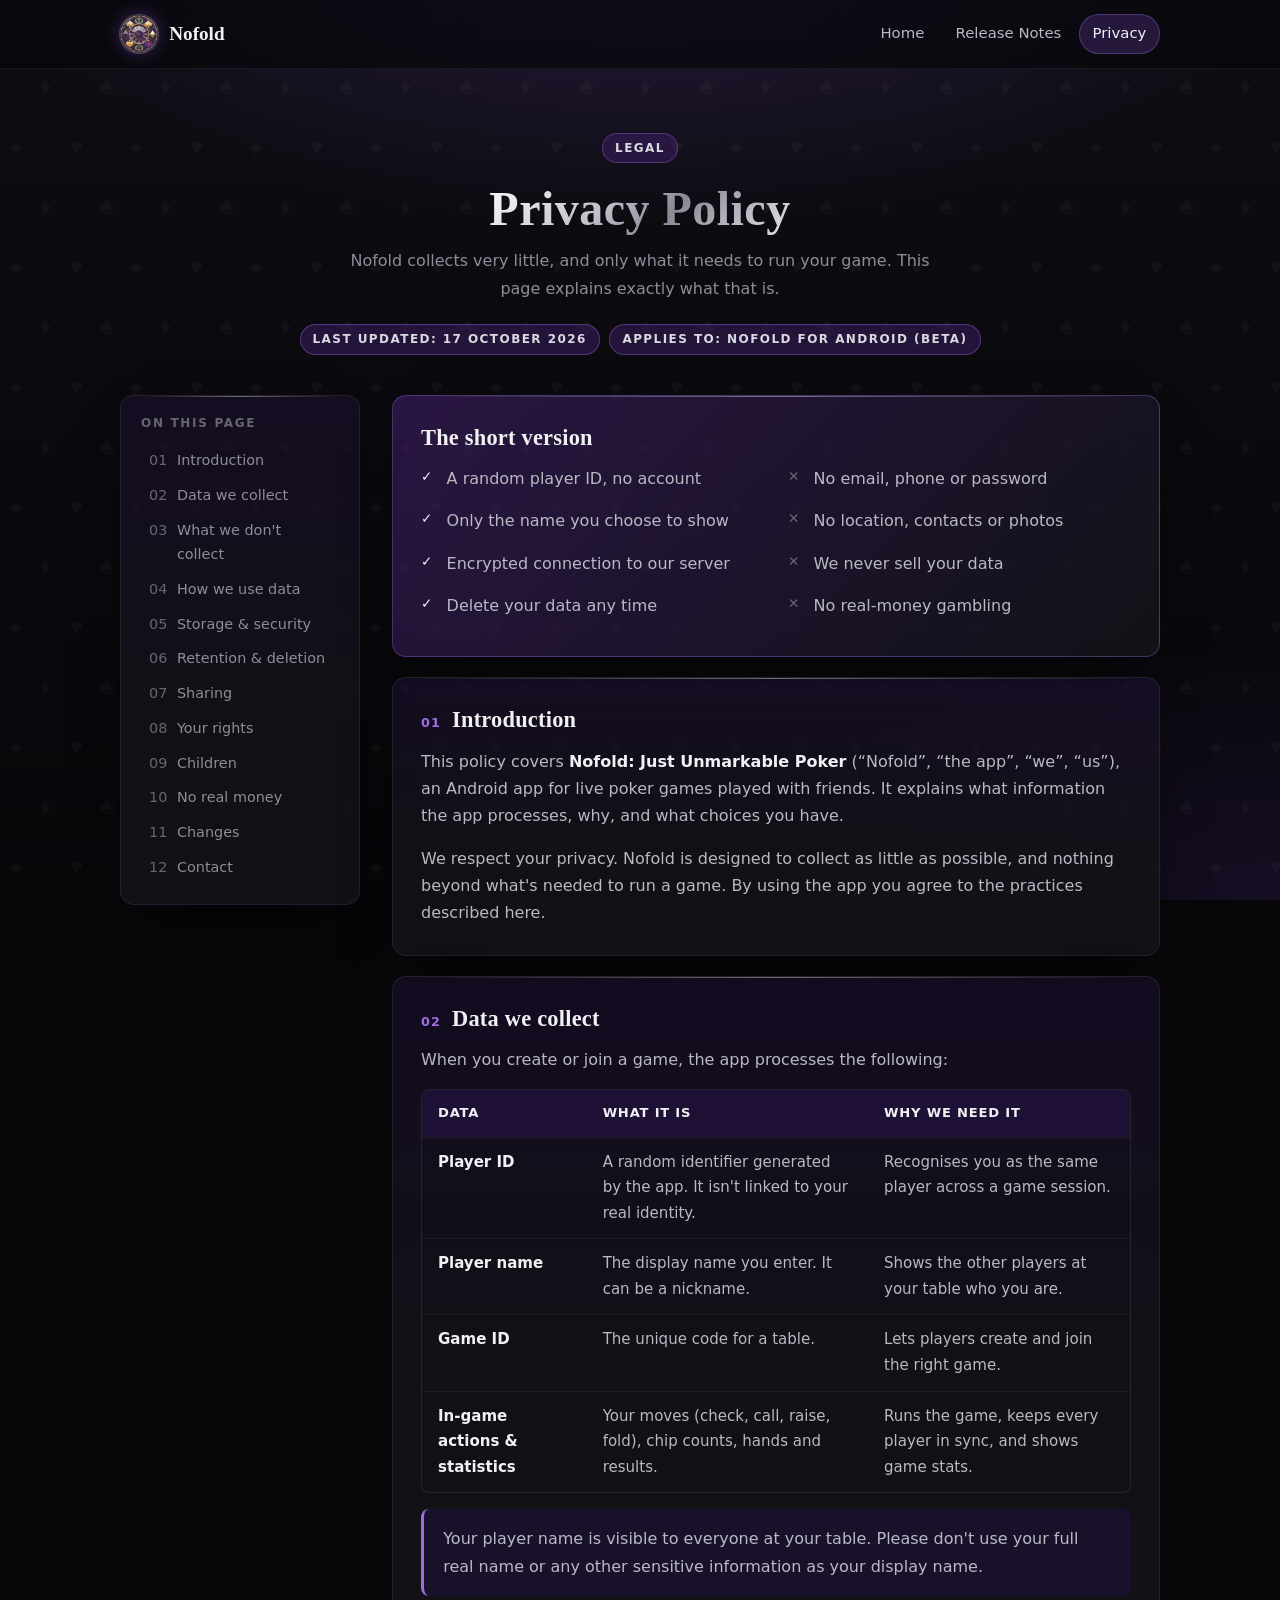
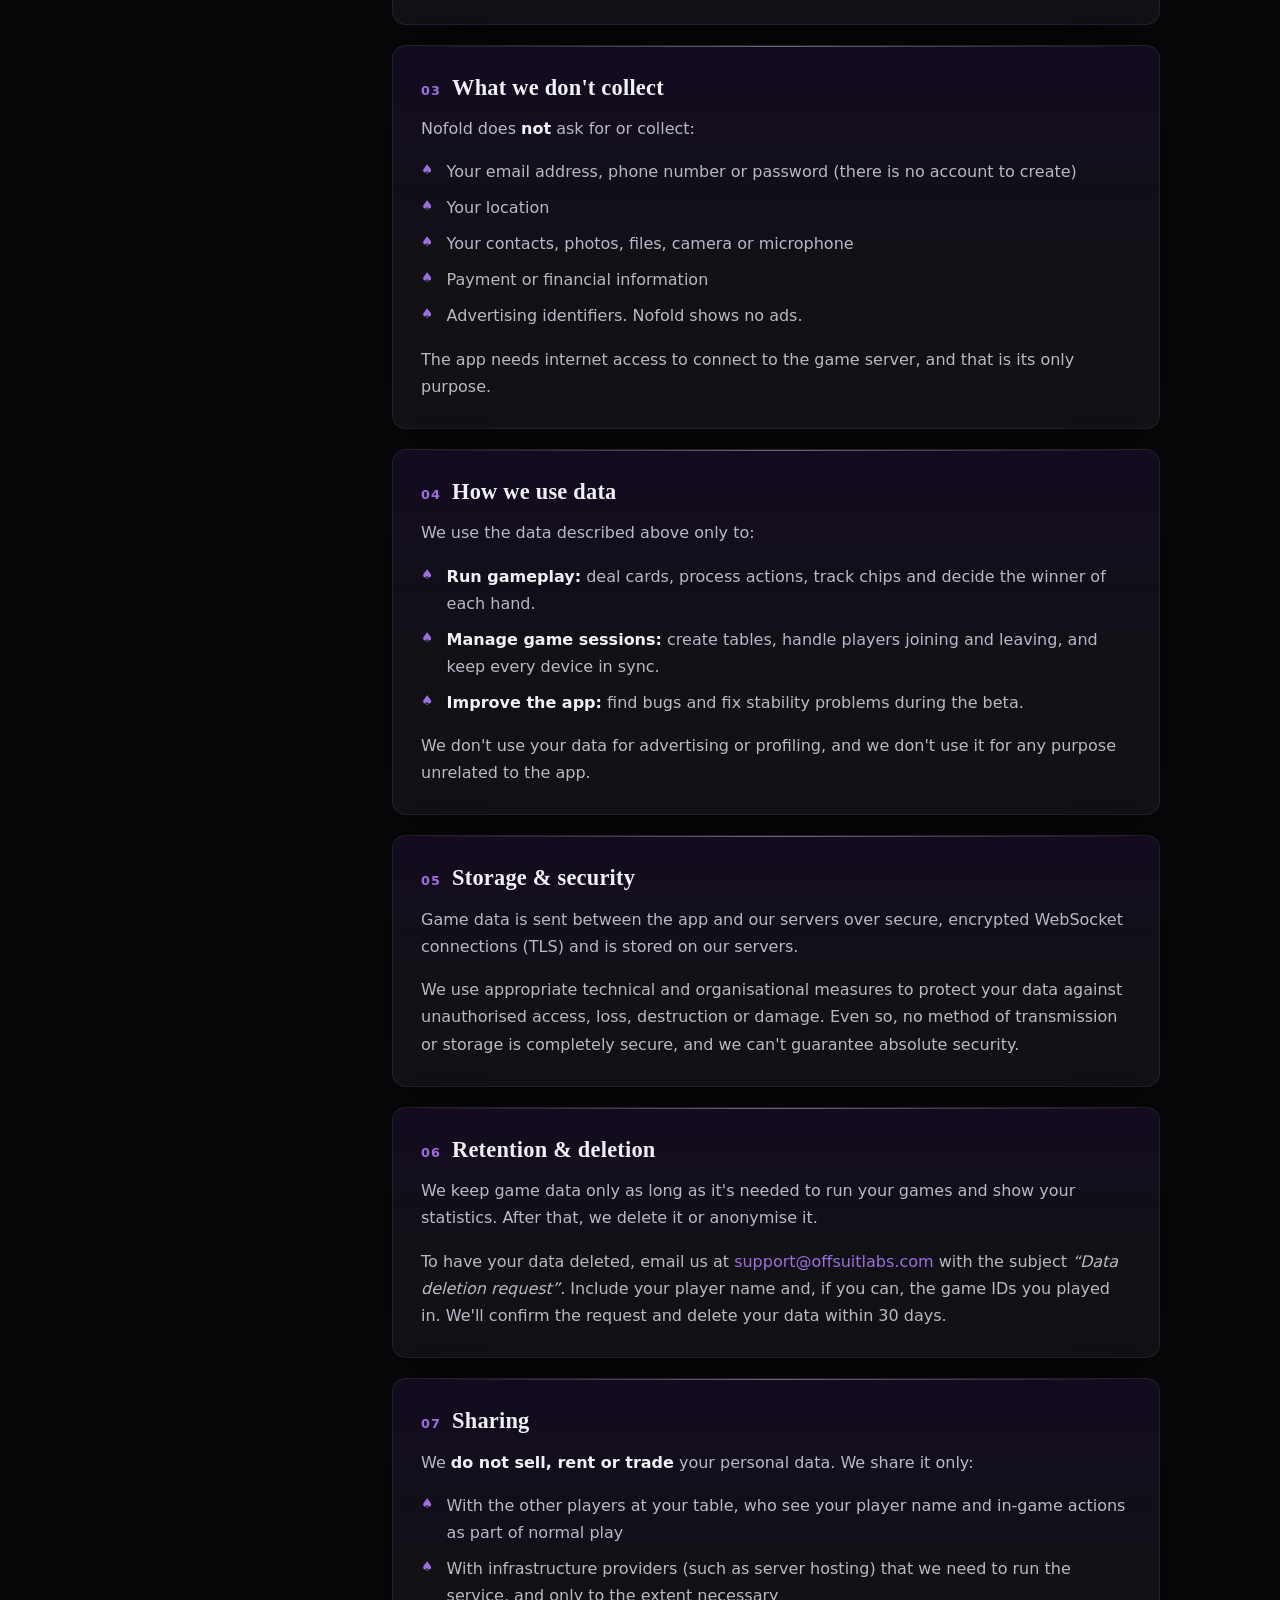
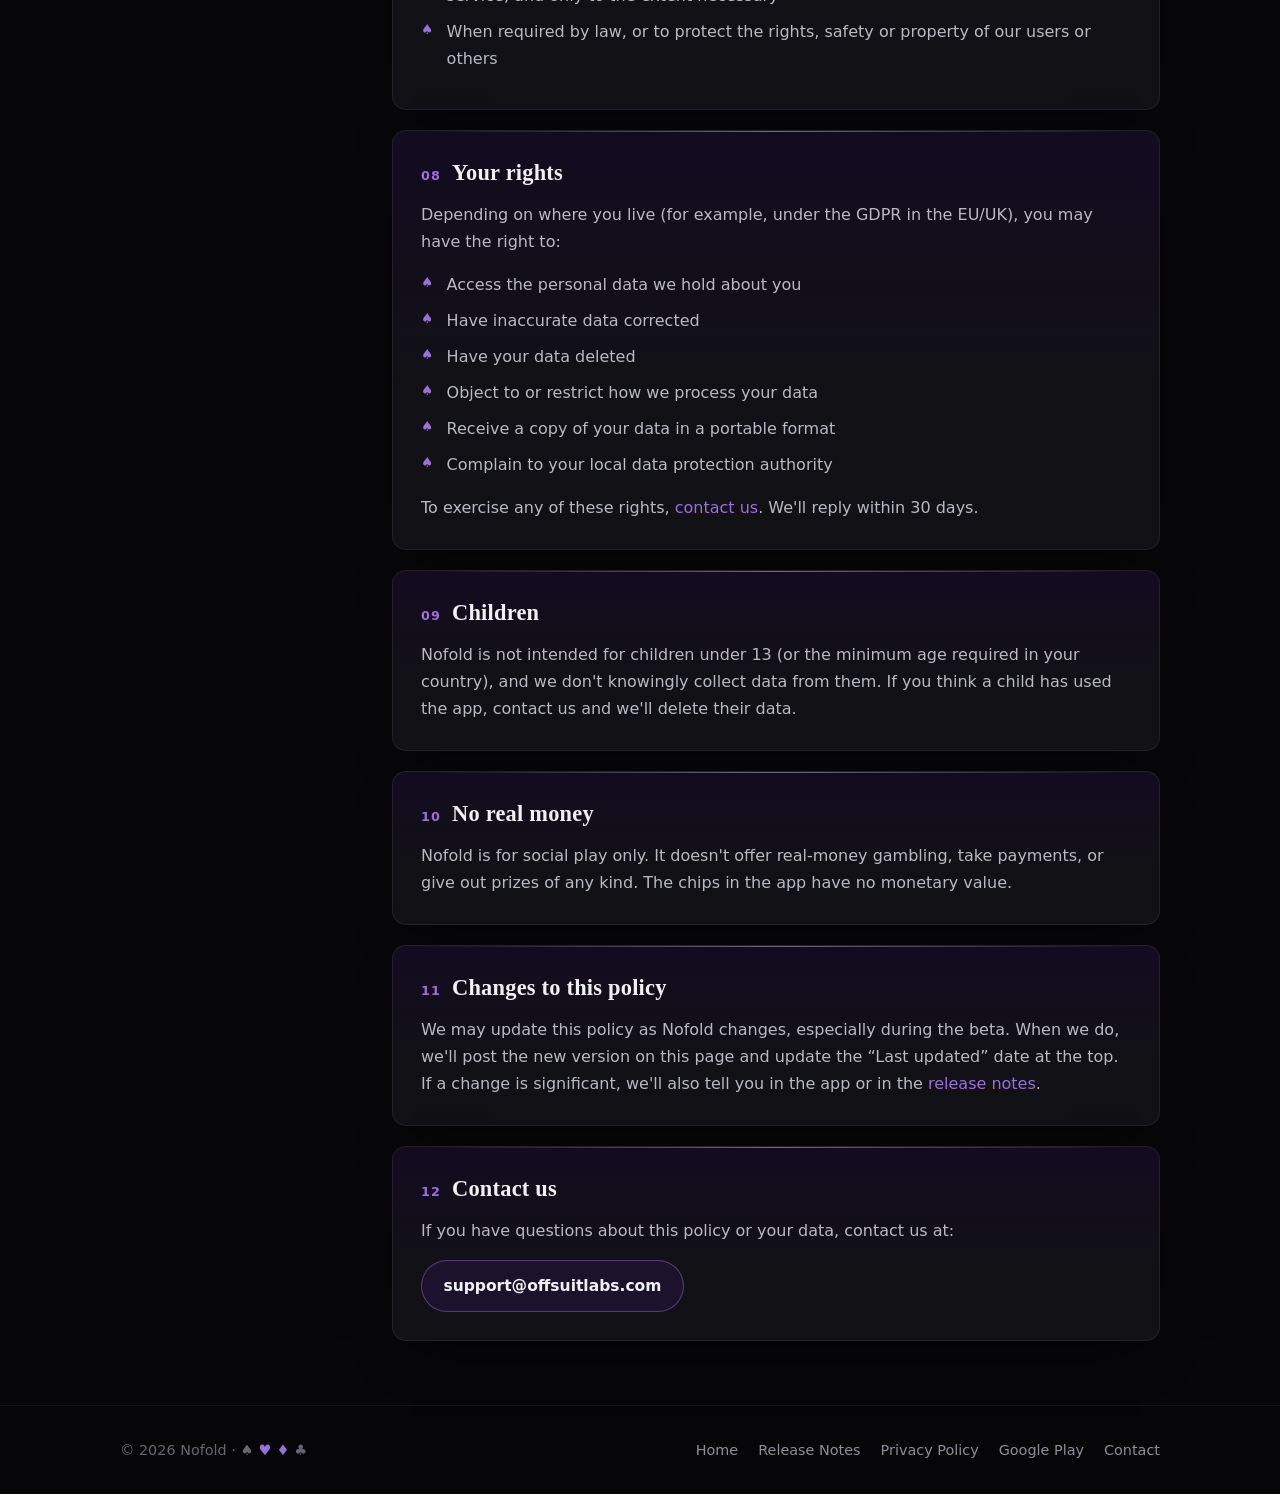
==== commit 47cc8c77: "name change to Nofold" ====
--- a/privacy-policy.html
+++ b/privacy-policy.html
@@ -3,8 +3,8 @@
 <head>
     <meta charset="UTF-8">
     <meta name="viewport" content="width=device-width, initial-scale=1.0">
-    <title>Privacy Policy · Unfold: Just Unmarkable Poker</title>
-    <meta name="description" content="How Unfold: Just Unmarkable Poker collects, uses and protects your data.">
+    <title>Privacy Policy · Nofold: Just Unmarkable Poker</title>
+    <meta name="description" content="How Nofold: Just Unmarkable Poker collects, uses and protects your data.">
     <meta name="theme-color" content="#07070a">
     <link rel="canonical" href="https://www.pokernow.live/privacy-policy.html">
     <link rel="icon" type="image/png" href="pokernow_logo.png">
@@ -17,7 +17,7 @@
         <div class="container">
             <a class="brand" href="index.html">
                 <img src="pokernow_logo.png" alt="" width="38" height="38">
-                Unfold
+                Nofold
             </a>
             <nav aria-label="Main">
                 <ul class="nav">
@@ -34,10 +34,10 @@
             <div class="container">
                 <span class="badge plain">Legal</span>
                 <h1><span class="silver-text">Privacy Policy</span></h1>
-                <p>Unfold collects very little, and only what it needs to run your game. This page explains exactly what that is.</p>
+                <p>Nofold collects very little, and only what it needs to run your game. This page explains exactly what that is.</p>
                 <div class="meta-row">
                     <span class="badge plain">Last updated: 17 October 2026</span>
-                    <span class="badge plain">Applies to: Unfold for Android (Beta)</span>
+                    <span class="badge plain">Applies to: Nofold for Android (Beta)</span>
                 </div>
             </div>
         </section>
@@ -78,8 +78,8 @@
 
                 <section class="card" id="introduction">
                     <h2><span class="num">01</span> Introduction</h2>
-                    <p>This policy covers <strong>Unfold: Just Unmarkable Poker</strong> (&ldquo;Unfold&rdquo;, &ldquo;the app&rdquo;, &ldquo;we&rdquo;, &ldquo;us&rdquo;), an Android app for live poker games played with friends. It explains what information the app processes, why, and what choices you have.</p>
-                    <p>We respect your privacy. Unfold is designed to collect as little as possible, and nothing beyond what's needed to run a game. By using the app you agree to the practices described here.</p>
+                    <p>This policy covers <strong>Nofold: Just Unmarkable Poker</strong> (&ldquo;Nofold&rdquo;, &ldquo;the app&rdquo;, &ldquo;we&rdquo;, &ldquo;us&rdquo;), an Android app for live poker games played with friends. It explains what information the app processes, why, and what choices you have.</p>
+                    <p>We respect your privacy. Nofold is designed to collect as little as possible, and nothing beyond what's needed to run a game. By using the app you agree to the practices described here.</p>
                 </section>
 
                 <section class="card" id="collect">
@@ -123,13 +123,13 @@
 
                 <section class="card" id="not-collect">
                     <h2><span class="num">03</span> What we don't collect</h2>
-                    <p>Unfold does <strong>not</strong> ask for or collect:</p>
+                    <p>Nofold does <strong>not</strong> ask for or collect:</p>
                     <ul>
                         <li>Your email address, phone number or password (there is no account to create)</li>
                         <li>Your location</li>
                         <li>Your contacts, photos, files, camera or microphone</li>
                         <li>Payment or financial information</li>
-                        <li>Advertising identifiers. Unfold shows no ads.</li>
+                        <li>Advertising identifiers. Nofold shows no ads.</li>
                     </ul>
                     <p>The app needs internet access to connect to the game server, and that is its only purpose.</p>
                 </section>
@@ -154,7 +154,7 @@
                 <section class="card" id="retention">
                     <h2><span class="num">06</span> Retention &amp; deletion</h2>
                     <p>We keep game data only as long as it's needed to run your games and show your statistics. After that, we delete it or anonymise it.</p>
-                    <p>To have your data deleted, email us at <a href="mailto:support@offsuitlabs.com?subject=Unfold%20data%20deletion%20request">support@offsuitlabs.com</a> with the subject <em>&ldquo;Data deletion request&rdquo;</em>. Include your player name and, if you can, the game IDs you played in. We'll confirm the request and delete your data within 30 days.</p>
+                    <p>To have your data deleted, email us at <a href="mailto:support@offsuitlabs.com?subject=Nofold%20data%20deletion%20request">support@offsuitlabs.com</a> with the subject <em>&ldquo;Data deletion request&rdquo;</em>. Include your player name and, if you can, the game IDs you played in. We'll confirm the request and delete your data within 30 days.</p>
                 </section>
 
                 <section class="card" id="sharing">
@@ -183,17 +183,17 @@
 
                 <section class="card" id="children">
                     <h2><span class="num">09</span> Children</h2>
-                    <p>Unfold is not intended for children under 13 (or the minimum age required in your country), and we don't knowingly collect data from them. If you think a child has used the app, contact us and we'll delete their data.</p>
+                    <p>Nofold is not intended for children under 13 (or the minimum age required in your country), and we don't knowingly collect data from them. If you think a child has used the app, contact us and we'll delete their data.</p>
                 </section>
 
                 <section class="card" id="gambling">
                     <h2><span class="num">10</span> No real money</h2>
-                    <p>Unfold is for social play only. It doesn't offer real-money gambling, take payments, or give out prizes of any kind. The chips in the app have no monetary value.</p>
+                    <p>Nofold is for social play only. It doesn't offer real-money gambling, take payments, or give out prizes of any kind. The chips in the app have no monetary value.</p>
                 </section>
 
                 <section class="card" id="changes">
                     <h2><span class="num">11</span> Changes to this policy</h2>
-                    <p>We may update this policy as Unfold changes, especially during the beta. When we do, we'll post the new version on this page and update the &ldquo;Last updated&rdquo; date at the top. If a change is significant, we'll also tell you in the app or in the <a href="release-notes.html">release notes</a>.</p>
+                    <p>We may update this policy as Nofold changes, especially during the beta. When we do, we'll post the new version on this page and update the &ldquo;Last updated&rdquo; date at the top. If a change is significant, we'll also tell you in the app or in the <a href="release-notes.html">release notes</a>.</p>
                 </section>
 
                 <section class="card" id="contact">
@@ -207,7 +207,7 @@
 
     <footer class="site-footer">
         <div class="container">
-            <span>&copy; 2026 Unfold &middot; <span class="suits">&spades;<span class="red">&hearts;</span><span class="red">&diams;</span>&clubs;</span></span>
+            <span>&copy; 2026 Nofold &middot; <span class="suits">&spades;<span class="red">&hearts;</span><span class="red">&diams;</span>&clubs;</span></span>
             <nav aria-label="Footer">
                 <a href="index.html">Home</a>
                 <a href="release-notes.html">Release Notes</a>
--- a/assets/css/style.css
+++ b/assets/css/style.css
@@ -1,4 +1,4 @@
-/* Unfold — Just Unmarkable Poker
+/* Nofold — Just Unmarkable Poker
    Palette: black / dark grey / dark purple / silver */
 
 :root {
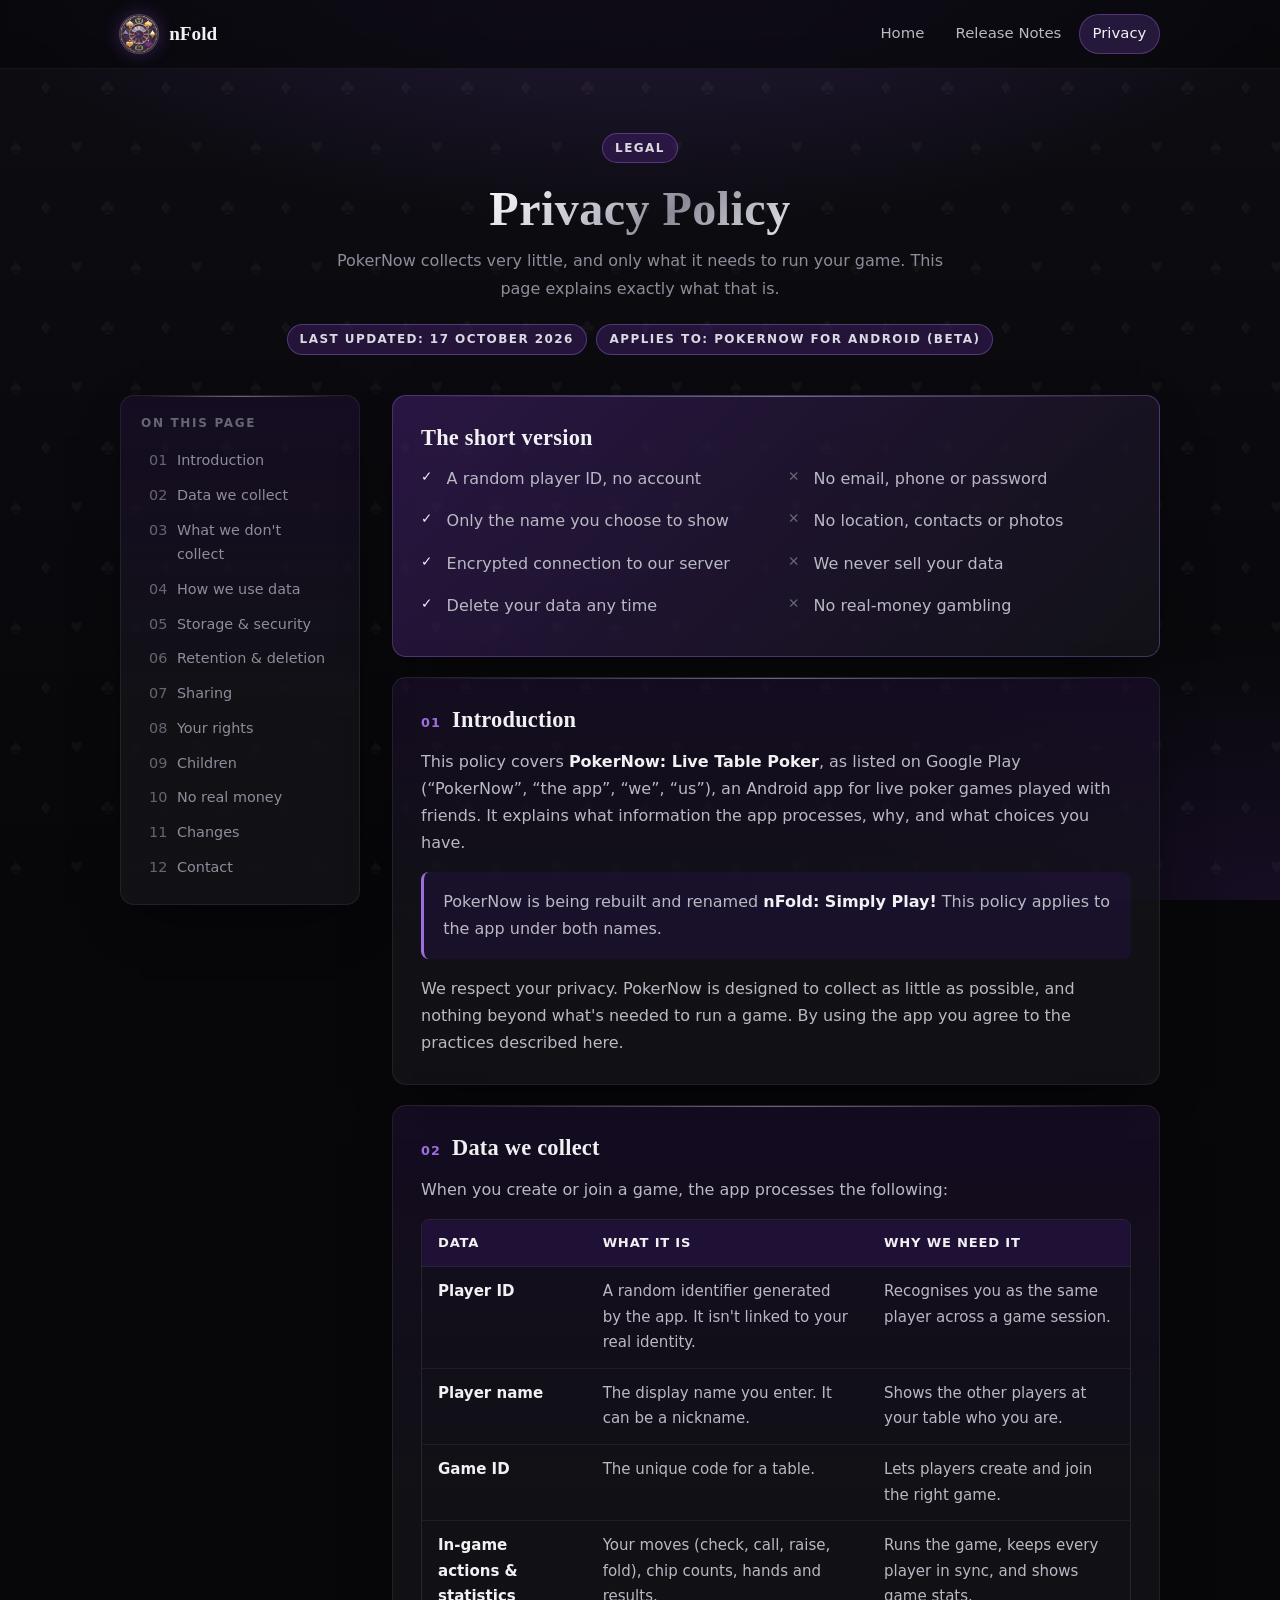
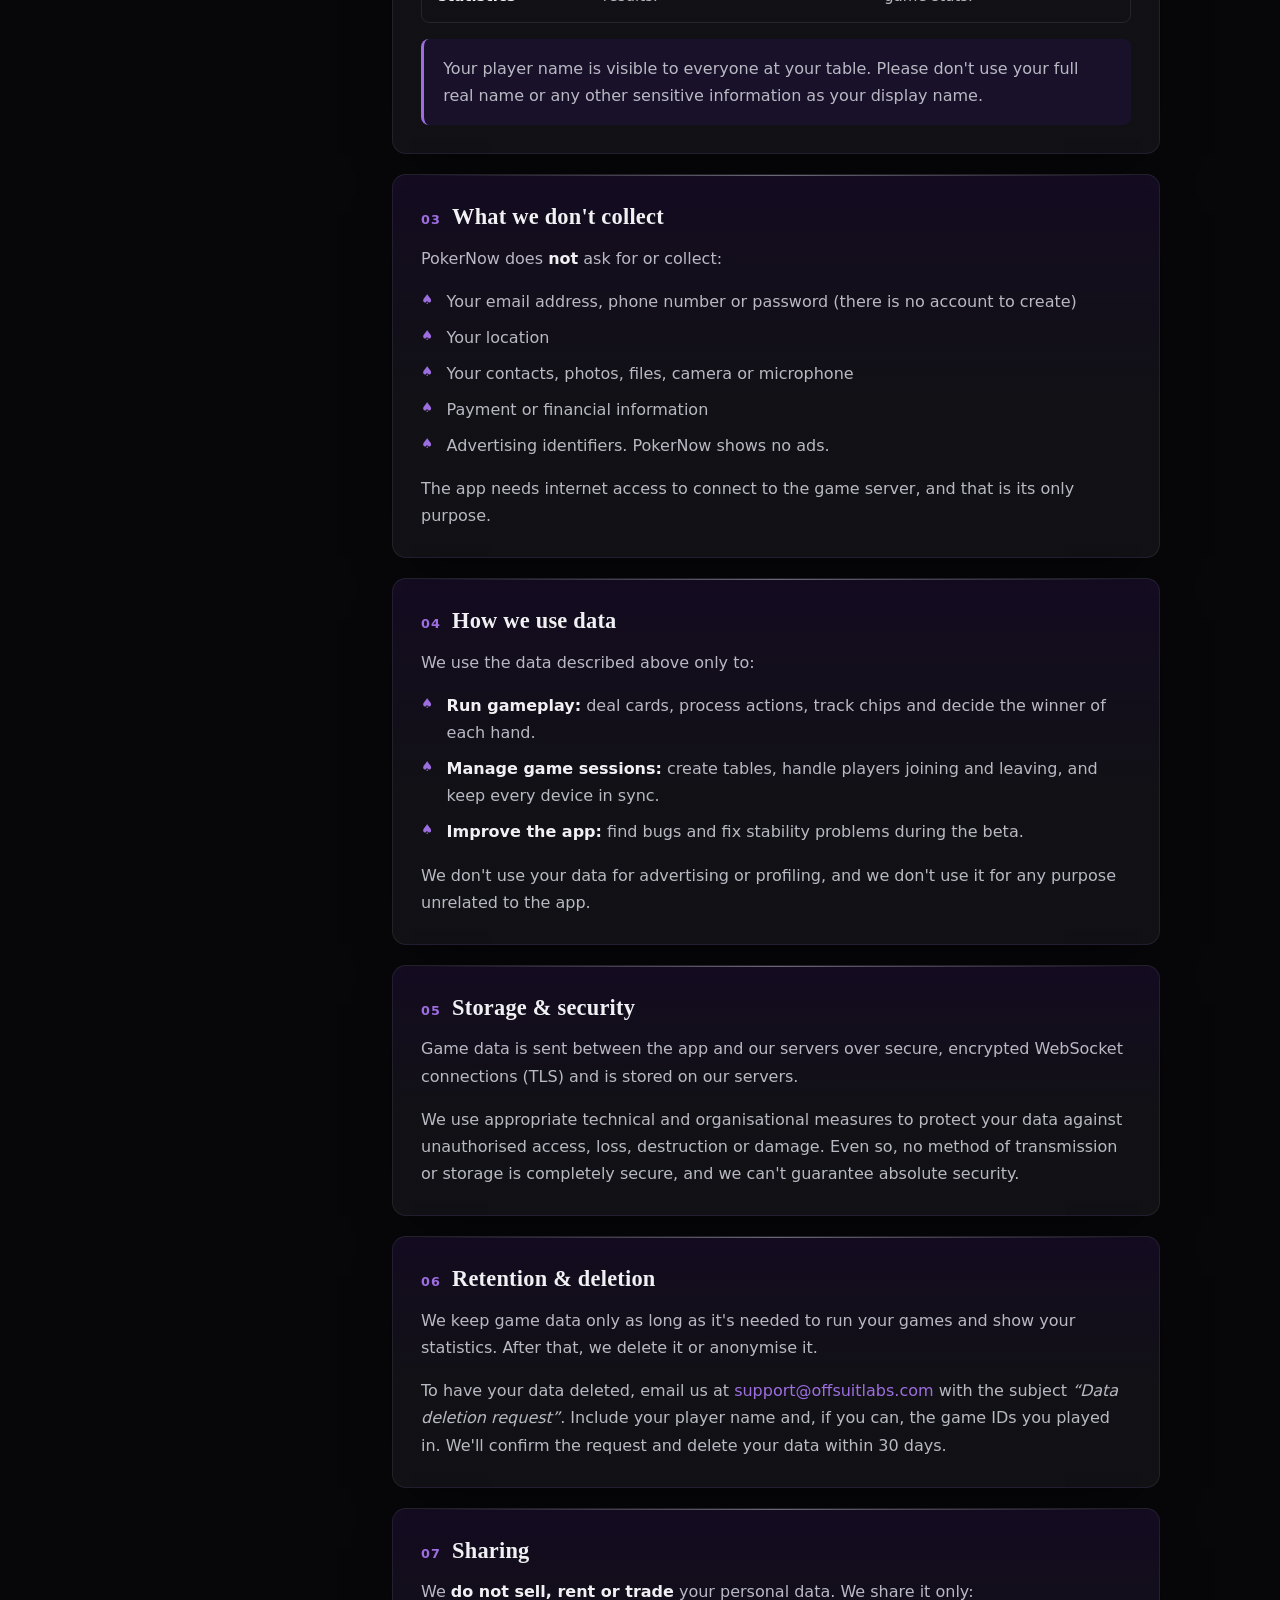
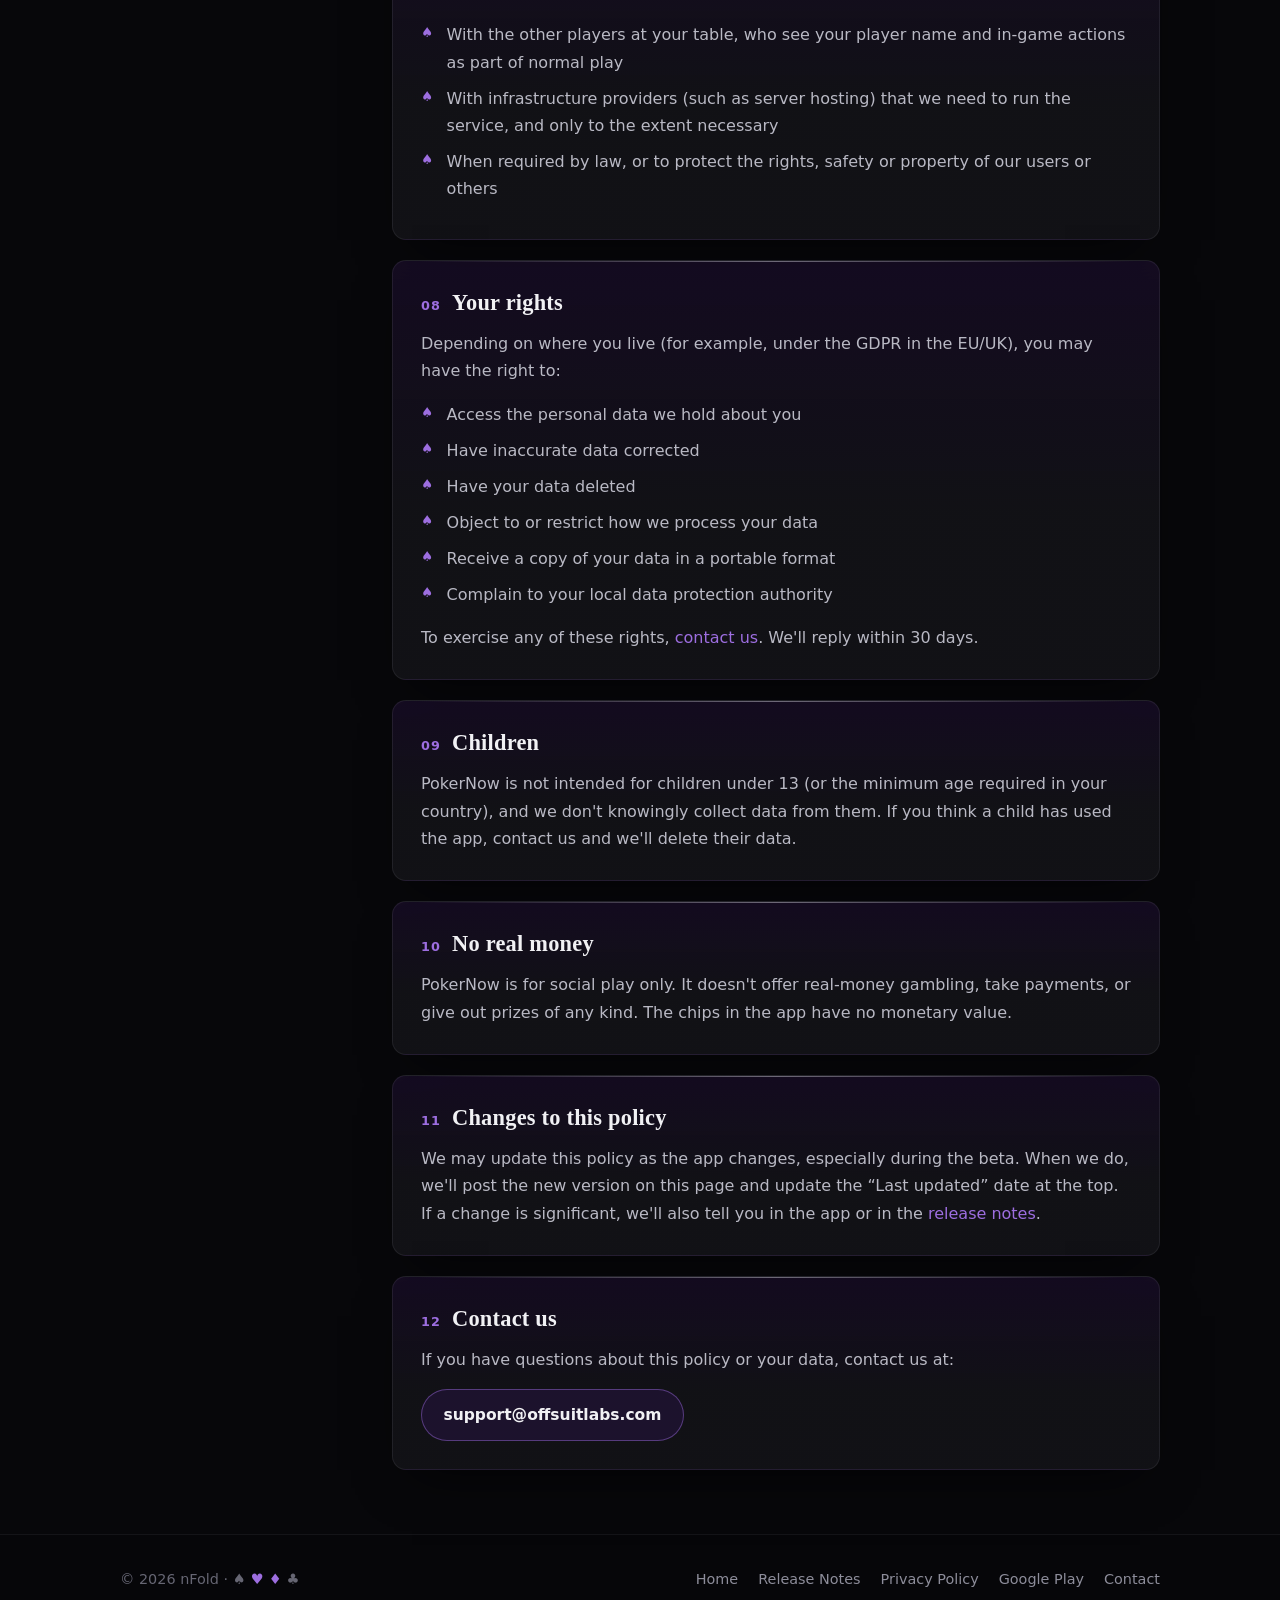
==== commit 7510ab53: "add maintenace card and update sitemap" ====
--- a/privacy-policy.html
+++ b/privacy-policy.html
@@ -3,8 +3,8 @@
 <head>
     <meta charset="UTF-8">
     <meta name="viewport" content="width=device-width, initial-scale=1.0">
-    <title>Privacy Policy · Nofold: Just Unmarkable Poker</title>
-    <meta name="description" content="How Nofold: Just Unmarkable Poker collects, uses and protects your data.">
+    <title>Privacy Policy · PokerNow: Live Table Poker</title>
+    <meta name="description" content="How PokerNow: Live Table Poker (soon nFold) collects, uses and protects your data.">
     <meta name="theme-color" content="#07070a">
     <link rel="canonical" href="https://www.pokernow.live/privacy-policy.html">
     <link rel="icon" type="image/png" href="pokernow_logo.png">
@@ -15,13 +15,13 @@
 
     <header class="site-header">
         <div class="container">
-            <a class="brand" href="index.html">
+            <a class="brand" href="/">
                 <img src="pokernow_logo.png" alt="" width="38" height="38">
-                Nofold
+                nFold
             </a>
             <nav aria-label="Main">
                 <ul class="nav">
-                    <li><a href="index.html">Home</a></li>
+                    <li><a href="/">Home</a></li>
                     <li><a href="release-notes.html">Release Notes</a></li>
                     <li><a href="privacy-policy.html" aria-current="page">Privacy</a></li>
                 </ul>
@@ -34,10 +34,10 @@
             <div class="container">
                 <span class="badge plain">Legal</span>
                 <h1><span class="silver-text">Privacy Policy</span></h1>
-                <p>Nofold collects very little, and only what it needs to run your game. This page explains exactly what that is.</p>
+                <p>PokerNow collects very little, and only what it needs to run your game. This page explains exactly what that is.</p>
                 <div class="meta-row">
                     <span class="badge plain">Last updated: 17 October 2026</span>
-                    <span class="badge plain">Applies to: Nofold for Android (Beta)</span>
+                    <span class="badge plain">Applies to: PokerNow for Android (Beta)</span>
                 </div>
             </div>
         </section>
@@ -78,8 +78,9 @@
 
                 <section class="card" id="introduction">
                     <h2><span class="num">01</span> Introduction</h2>
-                    <p>This policy covers <strong>Nofold: Just Unmarkable Poker</strong> (&ldquo;Nofold&rdquo;, &ldquo;the app&rdquo;, &ldquo;we&rdquo;, &ldquo;us&rdquo;), an Android app for live poker games played with friends. It explains what information the app processes, why, and what choices you have.</p>
-                    <p>We respect your privacy. Nofold is designed to collect as little as possible, and nothing beyond what's needed to run a game. By using the app you agree to the practices described here.</p>
+                    <p>This policy covers <strong>PokerNow: Live Table Poker</strong>, as listed on Google Play (&ldquo;PokerNow&rdquo;, &ldquo;the app&rdquo;, &ldquo;we&rdquo;, &ldquo;us&rdquo;), an Android app for live poker games played with friends. It explains what information the app processes, why, and what choices you have.</p>
+                    <p class="callout">PokerNow is being rebuilt and renamed <strong>nFold: Simply Play!</strong> This policy applies to the app under both names.</p>
+                    <p>We respect your privacy. PokerNow is designed to collect as little as possible, and nothing beyond what's needed to run a game. By using the app you agree to the practices described here.</p>
                 </section>
 
                 <section class="card" id="collect">
@@ -123,13 +124,13 @@
 
                 <section class="card" id="not-collect">
                     <h2><span class="num">03</span> What we don't collect</h2>
-                    <p>Nofold does <strong>not</strong> ask for or collect:</p>
+                    <p>PokerNow does <strong>not</strong> ask for or collect:</p>
                     <ul>
                         <li>Your email address, phone number or password (there is no account to create)</li>
                         <li>Your location</li>
                         <li>Your contacts, photos, files, camera or microphone</li>
                         <li>Payment or financial information</li>
-                        <li>Advertising identifiers. Nofold shows no ads.</li>
+                        <li>Advertising identifiers. PokerNow shows no ads.</li>
                     </ul>
                     <p>The app needs internet access to connect to the game server, and that is its only purpose.</p>
                 </section>
@@ -154,7 +155,7 @@
                 <section class="card" id="retention">
                     <h2><span class="num">06</span> Retention &amp; deletion</h2>
                     <p>We keep game data only as long as it's needed to run your games and show your statistics. After that, we delete it or anonymise it.</p>
-                    <p>To have your data deleted, email us at <a href="mailto:support@offsuitlabs.com?subject=Nofold%20data%20deletion%20request">support@offsuitlabs.com</a> with the subject <em>&ldquo;Data deletion request&rdquo;</em>. Include your player name and, if you can, the game IDs you played in. We'll confirm the request and delete your data within 30 days.</p>
+                    <p>To have your data deleted, email us at <a href="mailto:support@offsuitlabs.com?subject=PokerNow%20data%20deletion%20request">support@offsuitlabs.com</a> with the subject <em>&ldquo;Data deletion request&rdquo;</em>. Include your player name and, if you can, the game IDs you played in. We'll confirm the request and delete your data within 30 days.</p>
                 </section>
 
                 <section class="card" id="sharing">
@@ -183,17 +184,17 @@
 
                 <section class="card" id="children">
                     <h2><span class="num">09</span> Children</h2>
-                    <p>Nofold is not intended for children under 13 (or the minimum age required in your country), and we don't knowingly collect data from them. If you think a child has used the app, contact us and we'll delete their data.</p>
+                    <p>PokerNow is not intended for children under 13 (or the minimum age required in your country), and we don't knowingly collect data from them. If you think a child has used the app, contact us and we'll delete their data.</p>
                 </section>
 
                 <section class="card" id="gambling">
                     <h2><span class="num">10</span> No real money</h2>
-                    <p>Nofold is for social play only. It doesn't offer real-money gambling, take payments, or give out prizes of any kind. The chips in the app have no monetary value.</p>
+                    <p>PokerNow is for social play only. It doesn't offer real-money gambling, take payments, or give out prizes of any kind. The chips in the app have no monetary value.</p>
                 </section>
 
                 <section class="card" id="changes">
                     <h2><span class="num">11</span> Changes to this policy</h2>
-                    <p>We may update this policy as Nofold changes, especially during the beta. When we do, we'll post the new version on this page and update the &ldquo;Last updated&rdquo; date at the top. If a change is significant, we'll also tell you in the app or in the <a href="release-notes.html">release notes</a>.</p>
+                    <p>We may update this policy as the app changes, especially during the beta. When we do, we'll post the new version on this page and update the &ldquo;Last updated&rdquo; date at the top. If a change is significant, we'll also tell you in the app or in the <a href="release-notes.html">release notes</a>.</p>
                 </section>
 
                 <section class="card" id="contact">
@@ -207,9 +208,9 @@
 
     <footer class="site-footer">
         <div class="container">
-            <span>&copy; 2026 Nofold &middot; <span class="suits">&spades;<span class="red">&hearts;</span><span class="red">&diams;</span>&clubs;</span></span>
+            <span>&copy; 2026 nFold &middot; <span class="suits">&spades;<span class="red">&hearts;</span><span class="red">&diams;</span>&clubs;</span></span>
             <nav aria-label="Footer">
-                <a href="index.html">Home</a>
+                <a href="/">Home</a>
                 <a href="release-notes.html">Release Notes</a>
                 <a href="privacy-policy.html">Privacy Policy</a>
                 <a href="https://play.google.com/store/apps/details?id=com.sevendeuce.pokernow&amp;hl=en">Google Play</a>
--- a/assets/css/style.css
+++ b/assets/css/style.css
@@ -1,4 +1,4 @@
-/* Nofold — Just Unmarkable Poker
+/* nFold — Just Unmarkable Poker
    Palette: black / dark grey / dark purple / silver */
 
 :root {
@@ -406,6 +406,112 @@
     margin-bottom: 0;
 }
 
+/* ---------- Maintenance notice ---------- */
+
+.maintenance {
+    padding-top: 2rem;
+}
+
+/* the whole card reads as "powered down": dim, unplugged, scanlines */
+.notice {
+    display: grid;
+    grid-template-columns: auto 1fr;
+    gap: 1.75rem;
+    align-items: stretch;
+    border: 1px dashed rgba(185, 185, 196, 0.22);
+    background:
+        radial-gradient(circle at 3.2rem calc(100% - 3rem), rgba(122, 69, 194, 0.22), transparent 9rem),
+        repeating-linear-gradient(0deg, rgba(255, 255, 255, 0.018) 0 1px, transparent 1px 4px),
+        linear-gradient(160deg, var(--grey-800), var(--ink));
+    box-shadow: inset 0 0 60px rgba(0, 0, 0, 0.55), 0 20px 50px -20px rgba(0, 0, 0, 0.7);
+}
+
+.notice::before {
+    display: none;
+}
+
+.notice-rail {
+    display: flex;
+    flex-direction: column;
+    align-items: center;
+}
+
+.rail-icon {
+    display: grid;
+    place-items: center;
+    width: 48px;
+    height: 48px;
+    flex-shrink: 0;
+    border-radius: 12px;
+}
+
+.rail-icon.dead {
+    color: var(--silver-500);
+    background: var(--grey-900);
+    border: 1px dashed rgba(185, 185, 196, 0.25);
+}
+
+.rail-icon.dead:first-child svg {
+    animation: flicker 6s steps(1, end) infinite;
+}
+
+.rail-icon.live {
+    color: var(--silver-100);
+    background: linear-gradient(135deg, var(--purple-700), var(--purple-900));
+    box-shadow: inset 0 0 0 1px rgba(217, 217, 224, 0.2), 0 0 22px rgba(122, 69, 194, 0.45);
+}
+
+.rail-icon.live svg {
+    animation: spin 12s linear infinite;
+}
+
+.rail-link {
+    flex: 1;
+    min-height: 28px;
+    width: 2px;
+    margin: 6px 0;
+    background: linear-gradient(180deg, rgba(185, 185, 196, 0.25), rgba(157, 110, 224, 0.6));
+}
+
+.rail-link.broken {
+    /* severed connection: dashes with a gap in the middle */
+    background:
+        linear-gradient(180deg, rgba(185, 185, 196, 0.3) 0 35%, transparent 35% 65%, rgba(185, 185, 196, 0.3) 65%);
+    -webkit-mask: repeating-linear-gradient(180deg, #000 0 4px, transparent 4px 7px);
+    mask: repeating-linear-gradient(180deg, #000 0 4px, transparent 4px 7px);
+}
+
+.notice-body {
+    align-self: center;
+    padding-left: 1.75rem;
+    border-left: 1px solid rgba(185, 185, 196, 0.1);
+}
+
+.notice h2 {
+    font-size: clamp(1.4rem, 3vw, 1.8rem);
+    color: var(--silver-200);
+    margin-bottom: 0.6rem;
+}
+
+.notice p {
+    color: var(--silver-400);
+}
+
+.notice a {
+    color: var(--silver-200);
+    text-decoration: underline;
+    text-decoration-color: var(--purple-400);
+    text-underline-offset: 3px;
+}
+
+@keyframes flicker {
+    0%, 100% { opacity: 1; }
+    62% { opacity: 0.25; }
+    64% { opacity: 1; }
+    66% { opacity: 0.4; }
+    68% { opacity: 1; }
+}
+
 /* ---------- Home ---------- */
 
 .hero {
@@ -442,6 +548,17 @@
     display: flex;
     flex-wrap: wrap;
     gap: 0.8rem;
+}
+
+.store-note {
+    margin: 1rem 0 0;
+    font-size: 0.85rem;
+    color: var(--silver-500);
+}
+
+.store-note strong {
+    color: var(--silver-300);
+    font-weight: 600;
 }
 
 .hero-art {
@@ -995,6 +1112,19 @@
         padding: 1.4rem;
     }
 
+    .notice {
+        gap: 1rem;
+    }
+
+    .notice-body {
+        padding-left: 1rem;
+    }
+
+    .rail-icon {
+        width: 40px;
+        height: 40px;
+    }
+
     .step::after {
         left: 1.4rem;
     }
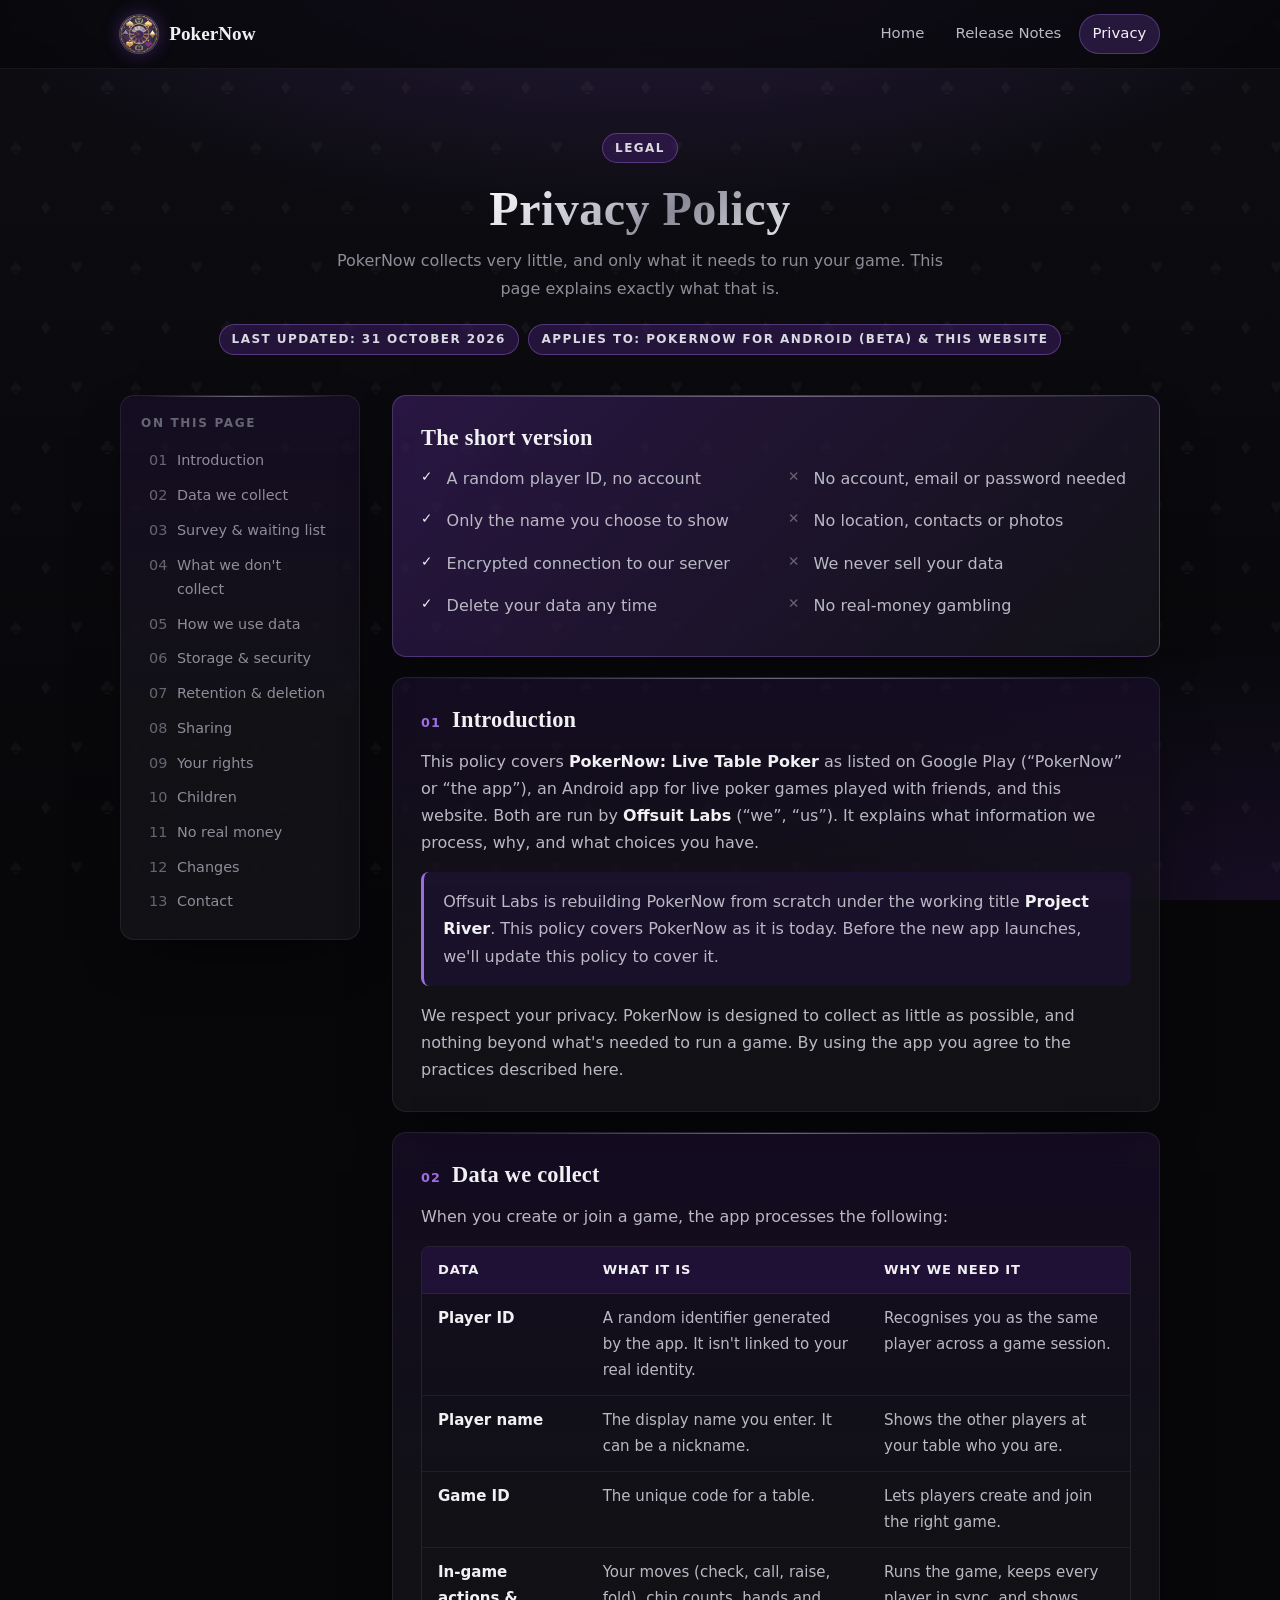
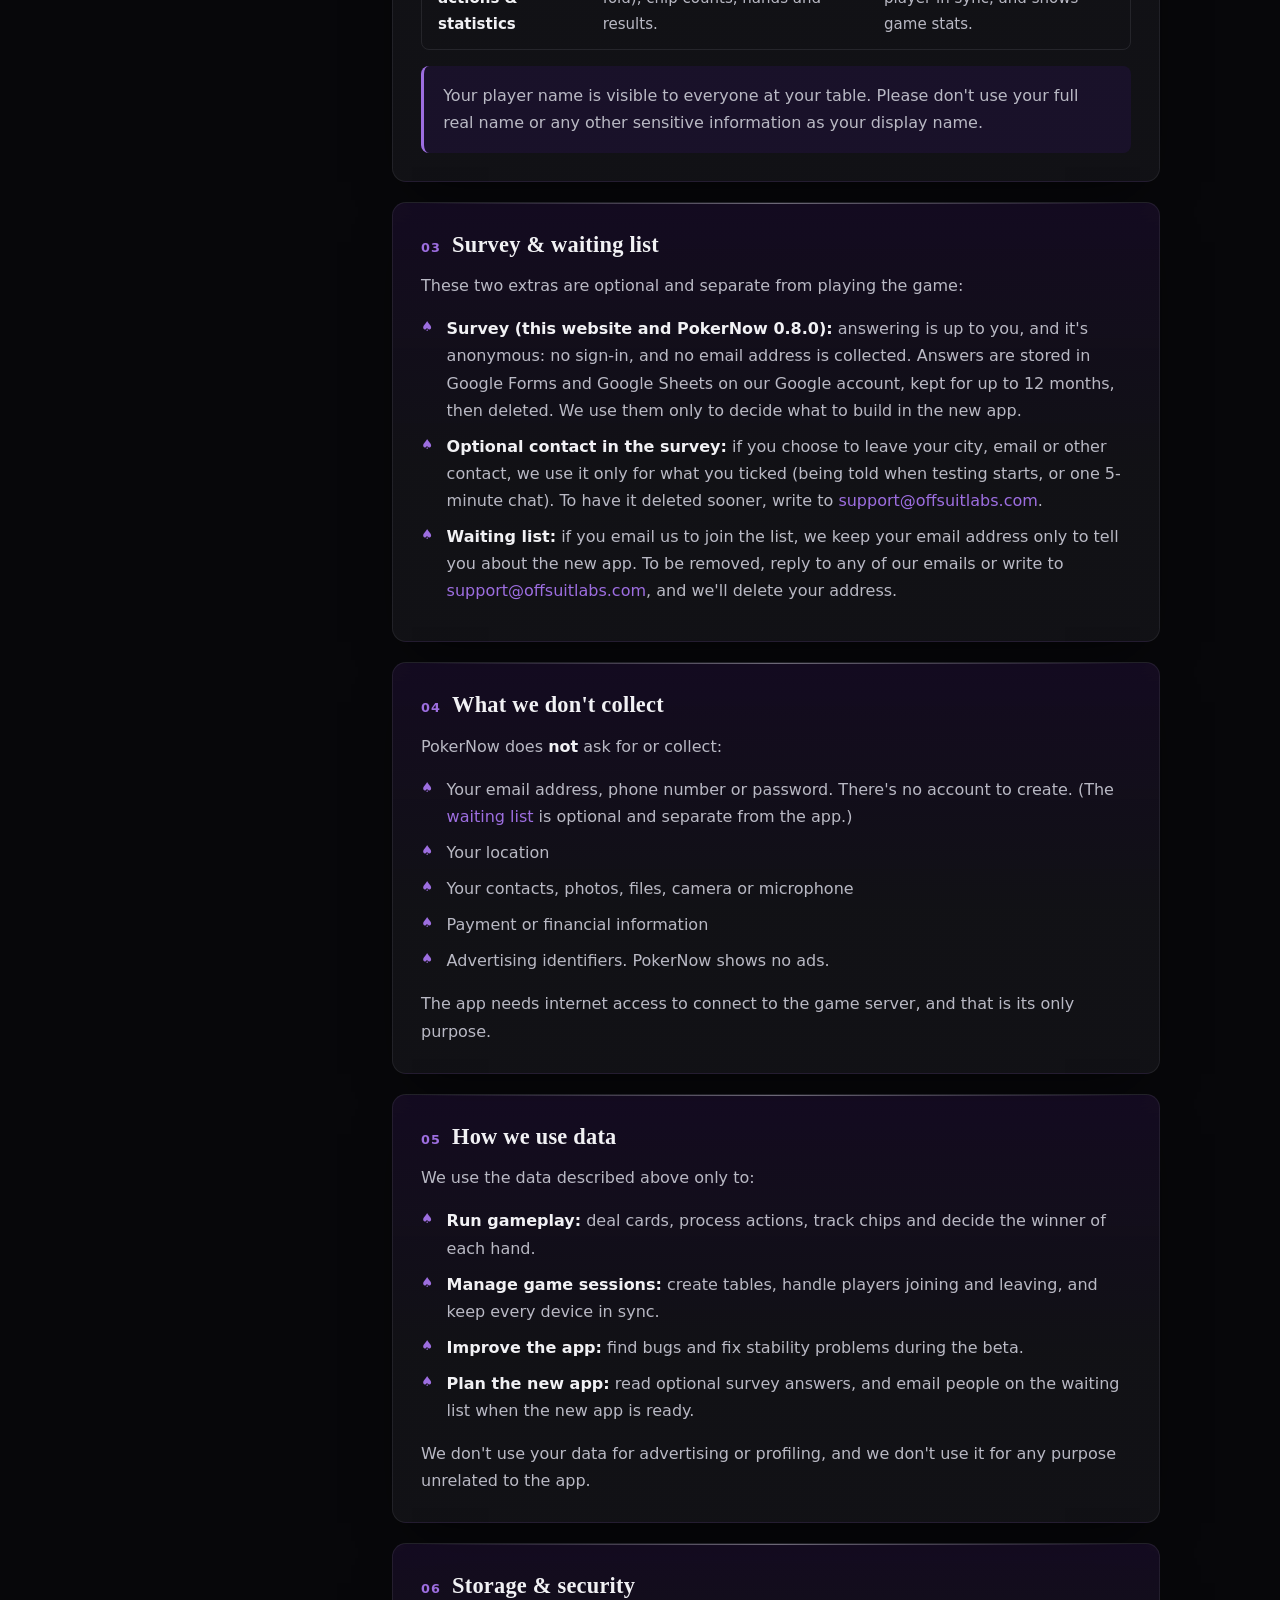
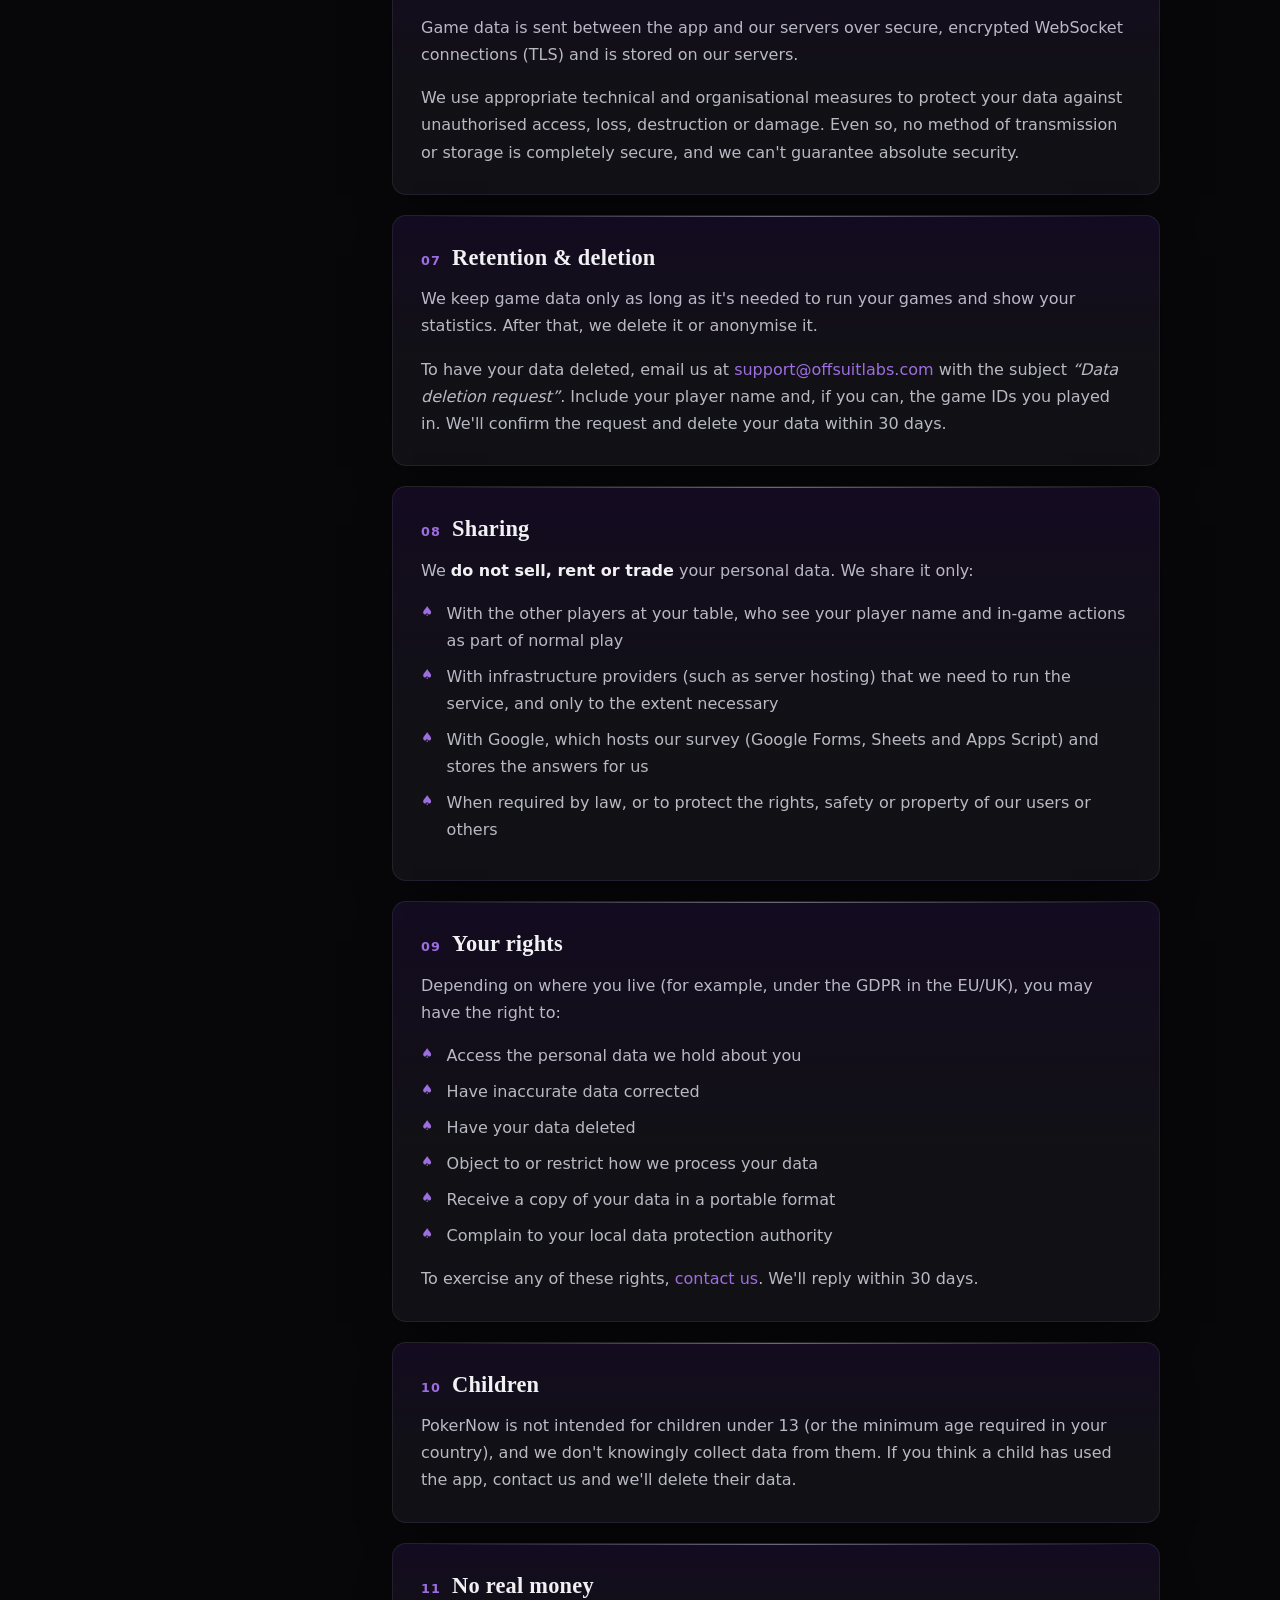
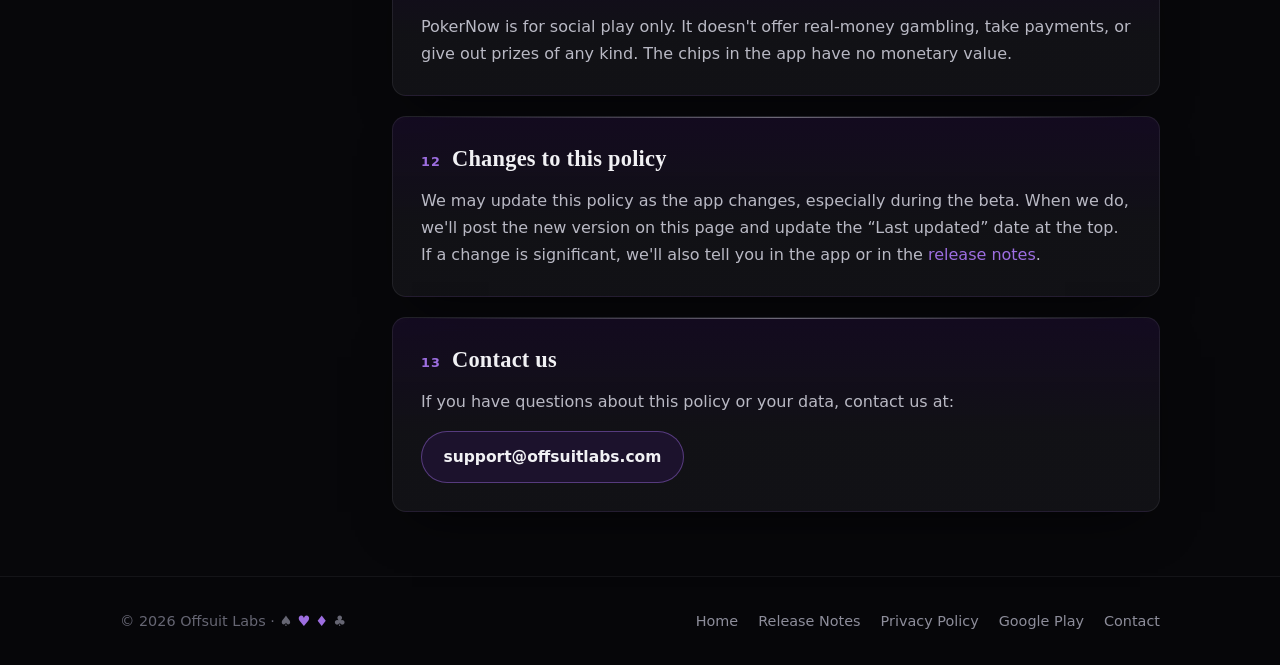
==== commit 17893577: "feat(content): add multilingual survey config and rebrand metadata" ====
--- a/privacy-policy.html
+++ b/privacy-policy.html
@@ -4,7 +4,7 @@
     <meta charset="UTF-8">
     <meta name="viewport" content="width=device-width, initial-scale=1.0">
     <title>Privacy Policy · PokerNow: Live Table Poker</title>
-    <meta name="description" content="How PokerNow: Live Table Poker (soon nFold) collects, uses and protects your data.">
+    <meta name="description" content="How PokerNow: Live Table Poker, by Offsuit Labs, collects, uses and protects your data.">
     <meta name="theme-color" content="#07070a">
     <link rel="canonical" href="https://www.pokernow.live/privacy-policy.html">
     <link rel="icon" type="image/png" href="pokernow_logo.png">
@@ -17,7 +17,7 @@
         <div class="container">
             <a class="brand" href="/">
                 <img src="pokernow_logo.png" alt="" width="38" height="38">
-                nFold
+                PokerNow
             </a>
             <nav aria-label="Main">
                 <ul class="nav">
@@ -36,8 +36,8 @@
                 <h1><span class="silver-text">Privacy Policy</span></h1>
                 <p>PokerNow collects very little, and only what it needs to run your game. This page explains exactly what that is.</p>
                 <div class="meta-row">
-                    <span class="badge plain">Last updated: 17 October 2026</span>
-                    <span class="badge plain">Applies to: PokerNow for Android (Beta)</span>
+                    <span class="badge plain">Last updated: 31 October 2026</span>
+                    <span class="badge plain">Applies to: PokerNow for Android (Beta) &amp; this website</span>
                 </div>
             </div>
         </section>
@@ -48,6 +48,7 @@
                 <ol>
                     <li><a href="#introduction">Introduction</a></li>
                     <li><a href="#collect">Data we collect</a></li>
+                    <li><a href="#survey">Survey &amp; waiting list</a></li>
                     <li><a href="#not-collect">What we don't collect</a></li>
                     <li><a href="#use">How we use data</a></li>
                     <li><a href="#storage">Storage &amp; security</a></li>
@@ -66,7 +67,7 @@
                     <h2 id="tldr">The short version</h2>
                     <ul class="summary-grid">
                         <li class="check">A random player ID, no account</li>
-                        <li class="cross">No email, phone or password</li>
+                        <li class="cross">No account, email or password needed</li>
                         <li class="check">Only the name you choose to show</li>
                         <li class="cross">No location, contacts or photos</li>
                         <li class="check">Encrypted connection to our server</li>
@@ -78,8 +79,8 @@
 
                 <section class="card" id="introduction">
                     <h2><span class="num">01</span> Introduction</h2>
-                    <p>This policy covers <strong>PokerNow: Live Table Poker</strong>, as listed on Google Play (&ldquo;PokerNow&rdquo;, &ldquo;the app&rdquo;, &ldquo;we&rdquo;, &ldquo;us&rdquo;), an Android app for live poker games played with friends. It explains what information the app processes, why, and what choices you have.</p>
-                    <p class="callout">PokerNow is being rebuilt and renamed <strong>nFold: Simply Play!</strong> This policy applies to the app under both names.</p>
+                    <p>This policy covers <strong>PokerNow: Live Table Poker</strong> as listed on Google Play (&ldquo;PokerNow&rdquo; or &ldquo;the app&rdquo;), an Android app for live poker games played with friends, and this website. Both are run by <strong>Offsuit Labs</strong> (&ldquo;we&rdquo;, &ldquo;us&rdquo;). It explains what information we process, why, and what choices you have.</p>
+                    <p class="callout">Offsuit Labs is rebuilding PokerNow from scratch under the working title <strong>Project River</strong>. This policy covers PokerNow as it is today. Before the new app launches, we'll update this policy to cover it.</p>
                     <p>We respect your privacy. PokerNow is designed to collect as little as possible, and nothing beyond what's needed to run a game. By using the app you agree to the practices described here.</p>
                 </section>
 
@@ -122,11 +123,21 @@
                     <p class="callout">Your player name is visible to everyone at your table. Please don't use your full real name or any other sensitive information as your display name.</p>
                 </section>
 
+                <section class="card" id="survey">
+                    <h2><span class="num">03</span> Survey &amp; waiting list</h2>
+                    <p>These two extras are optional and separate from playing the game:</p>
+                    <ul>
+                        <li><strong>Survey (this website and PokerNow 0.8.0):</strong> answering is up to you, and it's anonymous: no sign-in, and no email address is collected. Answers are stored in Google Forms and Google Sheets on our Google account, kept for up to 12 months, then deleted. We use them only to decide what to build in the new app.</li>
+                        <li><strong>Optional contact in the survey:</strong> if you choose to leave your city, email or other contact, we use it only for what you ticked (being told when testing starts, or one 5-minute chat). To have it deleted sooner, write to <a href="mailto:support@offsuitlabs.com?subject=Delete%20my%20survey%20contact">support@offsuitlabs.com</a>.</li>
+                        <li><strong>Waiting list:</strong> if you email us to join the list, we keep your email address only to tell you about the new app. To be removed, reply to any of our emails or write to <a href="mailto:support@offsuitlabs.com?subject=Remove%20me%20from%20the%20list">support@offsuitlabs.com</a>, and we'll delete your address.</li>
+                    </ul>
+                </section>
+
                 <section class="card" id="not-collect">
-                    <h2><span class="num">03</span> What we don't collect</h2>
+                    <h2><span class="num">04</span> What we don't collect</h2>
                     <p>PokerNow does <strong>not</strong> ask for or collect:</p>
                     <ul>
-                        <li>Your email address, phone number or password (there is no account to create)</li>
+                        <li>Your email address, phone number or password. There's no account to create. (The <a href="#survey">waiting list</a> is optional and separate from the app.)</li>
                         <li>Your location</li>
                         <li>Your contacts, photos, files, camera or microphone</li>
                         <li>Payment or financial information</li>
@@ -136,40 +147,42 @@
                 </section>
 
                 <section class="card" id="use">
-                    <h2><span class="num">04</span> How we use data</h2>
+                    <h2><span class="num">05</span> How we use data</h2>
                     <p>We use the data described above only to:</p>
                     <ul>
                         <li><strong>Run gameplay:</strong> deal cards, process actions, track chips and decide the winner of each hand.</li>
                         <li><strong>Manage game sessions:</strong> create tables, handle players joining and leaving, and keep every device in sync.</li>
                         <li><strong>Improve the app:</strong> find bugs and fix stability problems during the beta.</li>
+                        <li><strong>Plan the new app:</strong> read optional survey answers, and email people on the waiting list when the new app is ready.</li>
                     </ul>
                     <p>We don't use your data for advertising or profiling, and we don't use it for any purpose unrelated to the app.</p>
                 </section>
 
                 <section class="card" id="storage">
-                    <h2><span class="num">05</span> Storage &amp; security</h2>
+                    <h2><span class="num">06</span> Storage &amp; security</h2>
                     <p>Game data is sent between the app and our servers over secure, encrypted WebSocket connections (TLS) and is stored on our servers.</p>
                     <p>We use appropriate technical and organisational measures to protect your data against unauthorised access, loss, destruction or damage. Even so, no method of transmission or storage is completely secure, and we can't guarantee absolute security.</p>
                 </section>
 
                 <section class="card" id="retention">
-                    <h2><span class="num">06</span> Retention &amp; deletion</h2>
+                    <h2><span class="num">07</span> Retention &amp; deletion</h2>
                     <p>We keep game data only as long as it's needed to run your games and show your statistics. After that, we delete it or anonymise it.</p>
                     <p>To have your data deleted, email us at <a href="mailto:support@offsuitlabs.com?subject=PokerNow%20data%20deletion%20request">support@offsuitlabs.com</a> with the subject <em>&ldquo;Data deletion request&rdquo;</em>. Include your player name and, if you can, the game IDs you played in. We'll confirm the request and delete your data within 30 days.</p>
                 </section>
 
                 <section class="card" id="sharing">
-                    <h2><span class="num">07</span> Sharing</h2>
+                    <h2><span class="num">08</span> Sharing</h2>
                     <p>We <strong>do not sell, rent or trade</strong> your personal data. We share it only:</p>
                     <ul>
                         <li>With the other players at your table, who see your player name and in-game actions as part of normal play</li>
                         <li>With infrastructure providers (such as server hosting) that we need to run the service, and only to the extent necessary</li>
+                        <li>With Google, which hosts our survey (Google Forms, Sheets and Apps Script) and stores the answers for us</li>
                         <li>When required by law, or to protect the rights, safety or property of our users or others</li>
                     </ul>
                 </section>
 
                 <section class="card" id="rights">
-                    <h2><span class="num">08</span> Your rights</h2>
+                    <h2><span class="num">09</span> Your rights</h2>
                     <p>Depending on where you live (for example, under the GDPR in the EU/UK), you may have the right to:</p>
                     <ul>
                         <li>Access the personal data we hold about you</li>
@@ -183,22 +196,22 @@
                 </section>
 
                 <section class="card" id="children">
-                    <h2><span class="num">09</span> Children</h2>
+                    <h2><span class="num">10</span> Children</h2>
                     <p>PokerNow is not intended for children under 13 (or the minimum age required in your country), and we don't knowingly collect data from them. If you think a child has used the app, contact us and we'll delete their data.</p>
                 </section>
 
                 <section class="card" id="gambling">
-                    <h2><span class="num">10</span> No real money</h2>
+                    <h2><span class="num">11</span> No real money</h2>
                     <p>PokerNow is for social play only. It doesn't offer real-money gambling, take payments, or give out prizes of any kind. The chips in the app have no monetary value.</p>
                 </section>
 
                 <section class="card" id="changes">
-                    <h2><span class="num">11</span> Changes to this policy</h2>
+                    <h2><span class="num">12</span> Changes to this policy</h2>
                     <p>We may update this policy as the app changes, especially during the beta. When we do, we'll post the new version on this page and update the &ldquo;Last updated&rdquo; date at the top. If a change is significant, we'll also tell you in the app or in the <a href="release-notes.html">release notes</a>.</p>
                 </section>
 
                 <section class="card" id="contact">
-                    <h2><span class="num">12</span> Contact us</h2>
+                    <h2><span class="num">13</span> Contact us</h2>
                     <p>If you have questions about this policy or your data, contact us at:</p>
                     <p><a class="btn btn-ghost" href="mailto:support@offsuitlabs.com">support@offsuitlabs.com</a></p>
                 </section>
@@ -208,7 +221,7 @@
 
     <footer class="site-footer">
         <div class="container">
-            <span>&copy; 2026 nFold &middot; <span class="suits">&spades;<span class="red">&hearts;</span><span class="red">&diams;</span>&clubs;</span></span>
+            <span>&copy; 2026 Offsuit Labs &middot; <span class="suits">&spades;<span class="red">&hearts;</span><span class="red">&diams;</span>&clubs;</span></span>
             <nav aria-label="Footer">
                 <a href="/">Home</a>
                 <a href="release-notes.html">Release Notes</a>
--- a/assets/css/style.css
+++ b/assets/css/style.css
@@ -1,4 +1,4 @@
-/* nFold — Just Unmarkable Poker
+/* PokerNow — a home poker app from Offsuit Labs
    Palette: black / dark grey / dark purple / silver */
 
 :root {
@@ -719,6 +719,127 @@
     justify-content: center;
 }
 
+/* ---------- Project / codename ---------- */
+
+.project {
+    display: grid;
+    grid-template-columns: 240px 1fr;
+    gap: 2.5rem;
+    align-items: center;
+    padding: 2.25rem;
+}
+
+.project-art {
+    position: relative;
+    display: grid;
+    place-items: center;
+    min-height: 260px;
+}
+
+.project-art::before {
+    /* a second card peeking out behind, like a board */
+    content: "";
+    position: absolute;
+    width: 160px;
+    aspect-ratio: 5 / 7;
+    border-radius: 14px;
+    background: linear-gradient(160deg, var(--grey-700), var(--grey-900));
+    box-shadow: inset 0 0 0 1px rgba(217, 217, 224, 0.15);
+    transform: translateX(28px) rotate(9deg);
+}
+
+.card-back {
+    position: relative;
+    width: 170px;
+    aspect-ratio: 5 / 7;
+    border-radius: 14px;
+    transform: rotate(-6deg);
+    background:
+        repeating-linear-gradient(45deg, rgba(217, 217, 224, 0.07) 0 2px, transparent 2px 14px),
+        repeating-linear-gradient(-45deg, rgba(217, 217, 224, 0.07) 0 2px, transparent 2px 14px),
+        radial-gradient(circle at 50% 40%, var(--purple-700), var(--purple-900) 75%);
+    box-shadow: 0 0 0 1px rgba(217, 217, 224, 0.35), 0 25px 50px rgba(0, 0, 0, 0.6);
+}
+
+.card-back::before {
+    content: "";
+    position: absolute;
+    inset: 10px;
+    border: 1px solid rgba(217, 217, 224, 0.3);
+    border-radius: 8px;
+}
+
+.card-back::after {
+    content: "\2660";
+    position: absolute;
+    top: 22%;
+    left: 50%;
+    transform: translateX(-50%);
+    font-size: 3rem;
+    line-height: 1;
+    color: rgba(217, 217, 224, 0.35);
+}
+
+.stamp {
+    position: absolute;
+    left: 50%;
+    top: 64%;
+    transform: translate(-50%, -50%) rotate(-8deg);
+    padding: 0.45rem 0.8rem;
+    border: 2px solid var(--silver-200);
+    border-radius: 6px;
+    background: rgba(7, 7, 10, 0.85);
+    color: var(--silver-100);
+    font: 700 0.78rem/1.2 ui-monospace, "SFMono-Regular", Menlo, Consolas, monospace;
+    letter-spacing: 0.14em;
+    text-transform: uppercase;
+    text-align: center;
+    white-space: nowrap;
+    box-shadow: 0 6px 16px rgba(0, 0, 0, 0.5);
+}
+
+.stamp small {
+    display: block;
+    margin-top: 0.2rem;
+    font-size: 0.58rem;
+    font-weight: 600;
+    letter-spacing: 0.2em;
+    color: var(--silver-400);
+}
+
+.project-body h2 {
+    font-size: clamp(1.6rem, 3.5vw, 2.1rem);
+    margin-top: 1rem;
+}
+
+.project-body p {
+    color: var(--silver-300);
+}
+
+.codename {
+    display: flex;
+    gap: 1rem;
+    align-items: baseline;
+    margin: 0 0 1.1em;
+    padding: 0.9rem 1.1rem;
+    border: 1px dashed rgba(185, 185, 196, 0.3);
+    border-radius: var(--radius-sm);
+    background: rgba(7, 7, 10, 0.35);
+}
+
+.codename dt {
+    flex-shrink: 0;
+    font: 600 0.7rem/1.7 ui-monospace, "SFMono-Regular", Menlo, Consolas, monospace;
+    letter-spacing: 0.16em;
+    text-transform: uppercase;
+    color: var(--purple-400);
+}
+
+.codename dd {
+    margin: 0;
+    color: var(--silver-300);
+}
+
 /* ---------- Document pages (privacy / release notes) ---------- */
 
 .doc-layout {
@@ -990,6 +1111,17 @@
     background: var(--silver-300);
 }
 
+.tag-changed {
+    color: var(--silver-100);
+    background: transparent;
+    box-shadow: inset 0 0 0 1px var(--silver-400);
+}
+
+.tag-paused {
+    color: var(--silver-400);
+    background: var(--grey-700);
+}
+
 .release.upcoming .card {
     background: rgba(19, 19, 24, 0.6);
     border-style: dashed;
@@ -1075,6 +1207,20 @@
         grid-template-columns: 1fr;
     }
 
+    .project {
+        grid-template-columns: 1fr;
+        gap: 1.5rem;
+        text-align: center;
+    }
+
+    .project .hero-actions {
+        justify-content: center;
+    }
+
+    .codename {
+        text-align: left;
+    }
+
     .toc {
         position: static;
     }
@@ -1116,6 +1262,15 @@
         gap: 1rem;
     }
 
+    .project {
+        padding: 1.6rem 1.4rem;
+    }
+
+    .codename {
+        flex-direction: column;
+        gap: 0.2rem;
+    }
+
     .notice-body {
         padding-left: 1rem;
     }
@@ -1147,3 +1302,19 @@
         scroll-behavior: auto;
     }
 }
+
+.feature .suit-letter {
+    font-family: var(--font-display);
+    font-weight: 700;
+    font-size: 1.3rem;
+}
+
+.survey-langs {
+    margin-top: 1rem;
+    font-size: 0.9rem;
+    color: var(--silver-400);
+}
+
+.survey-langs a {
+    color: var(--silver-200);
+}
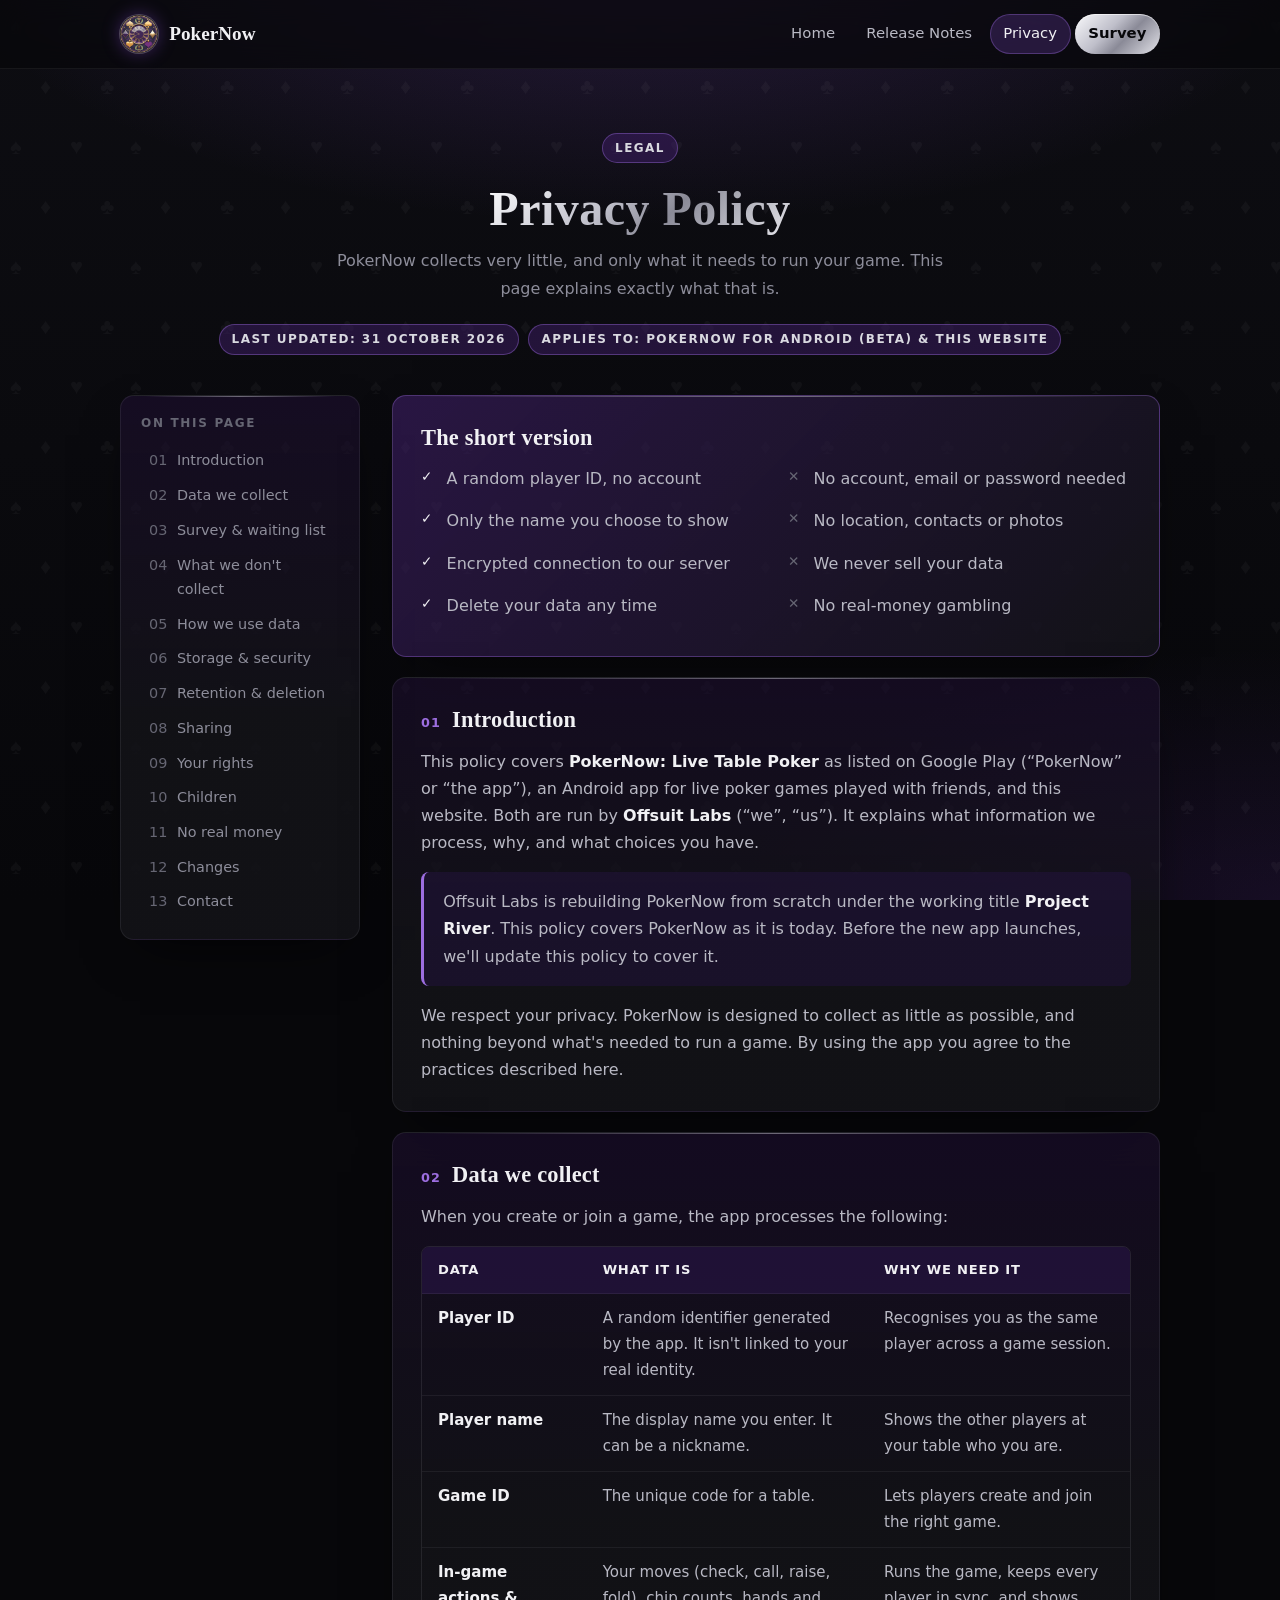
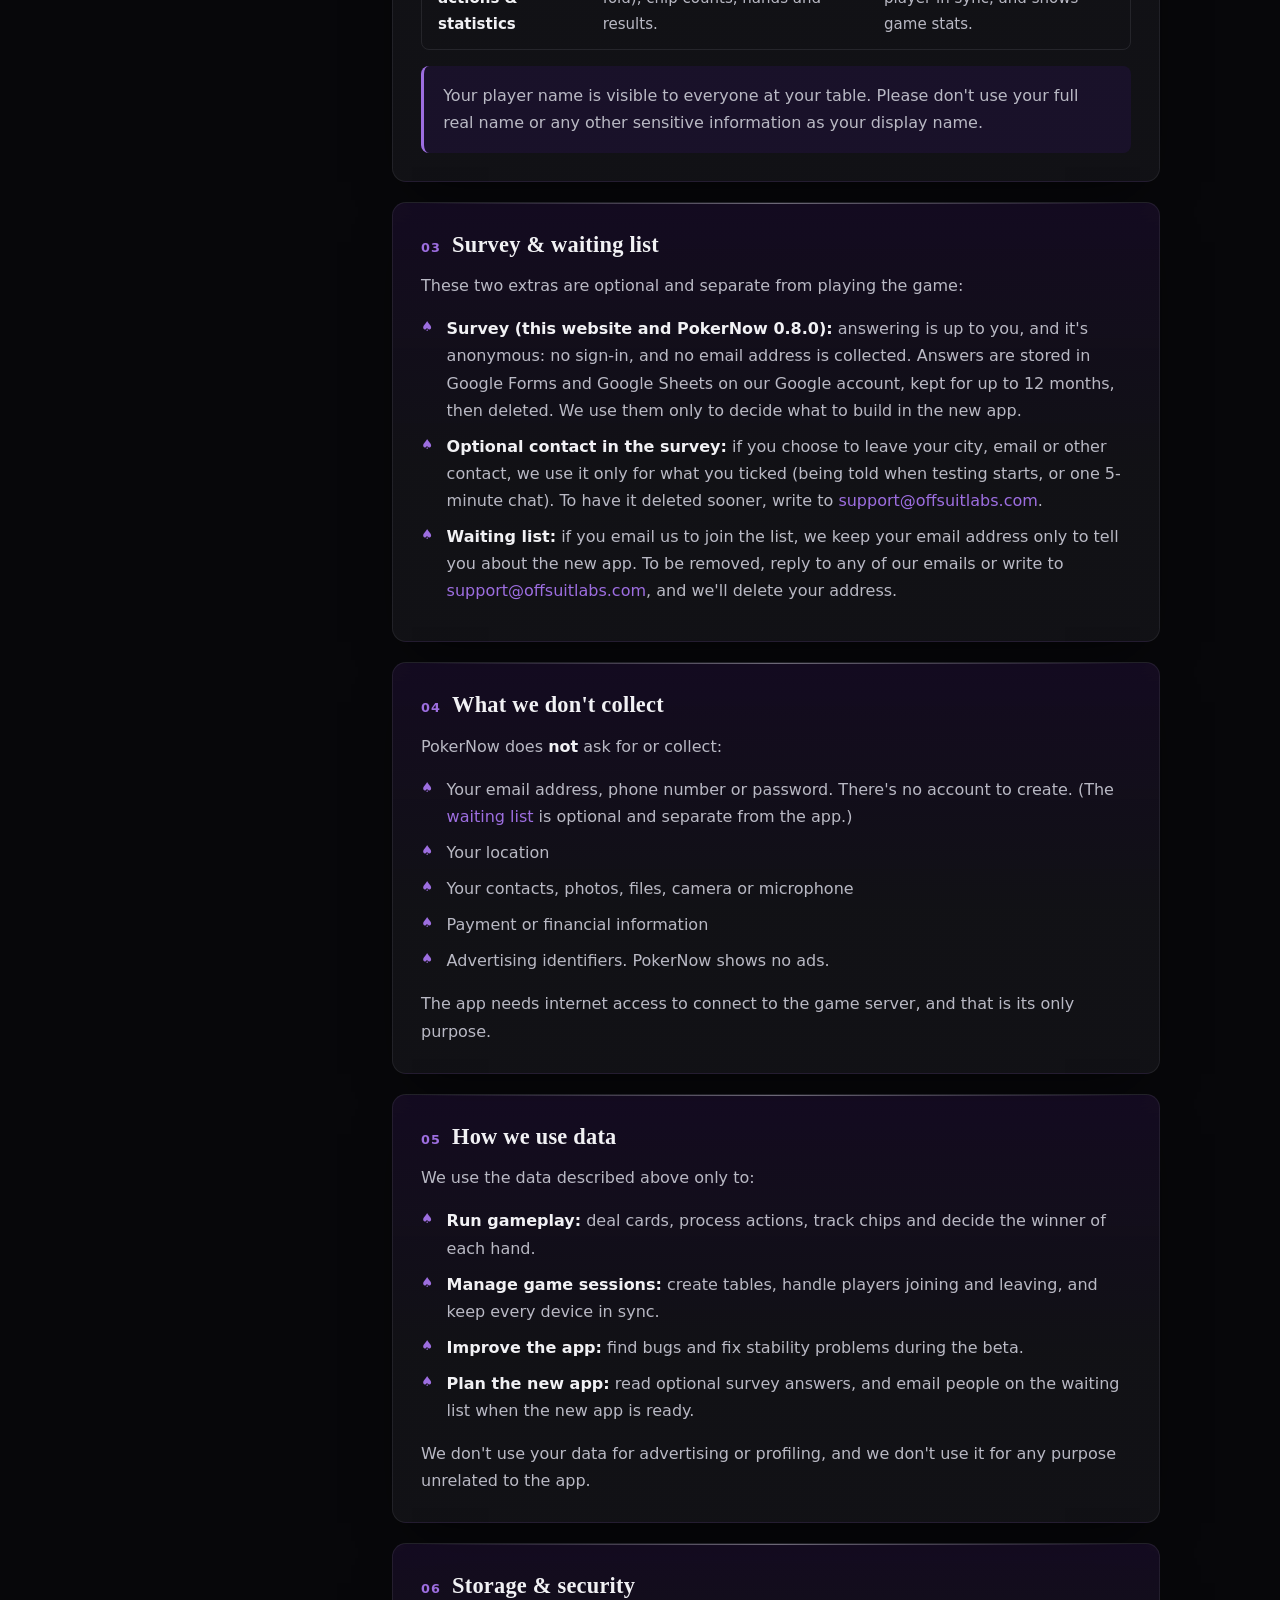
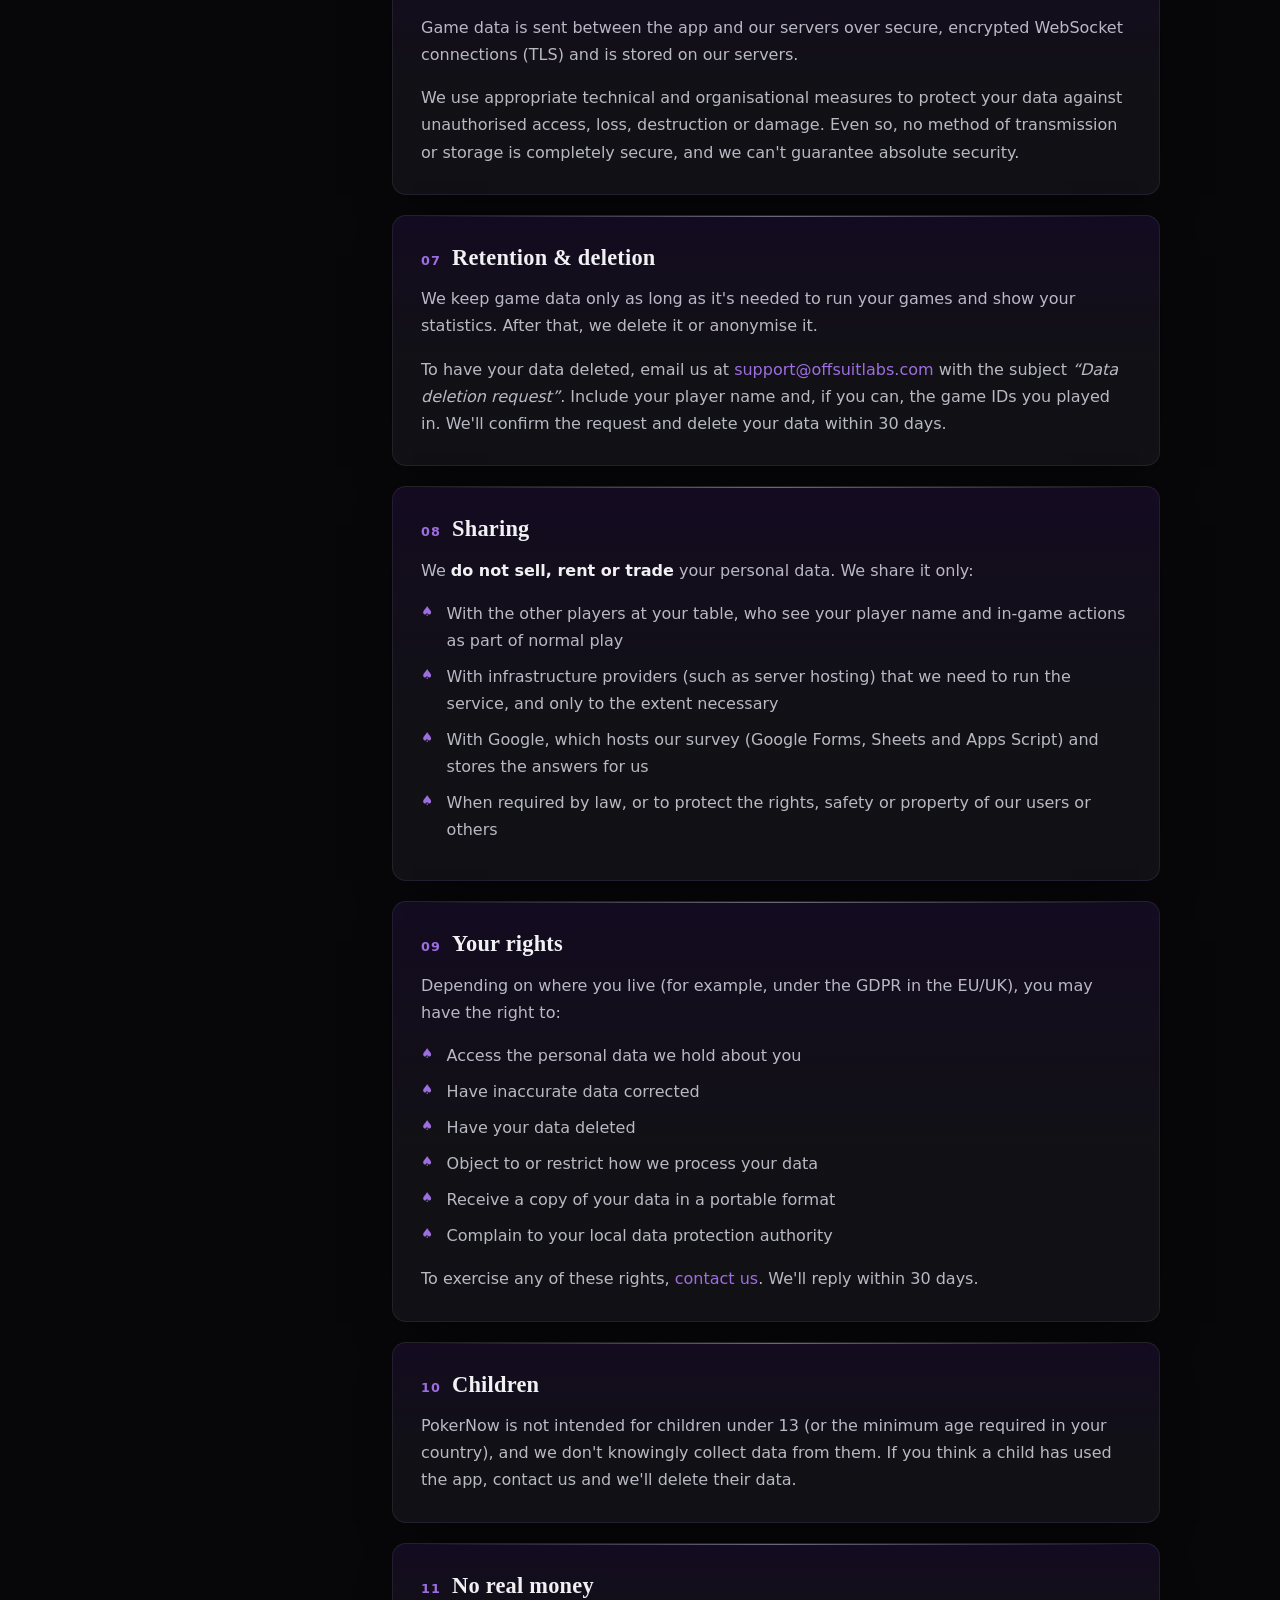
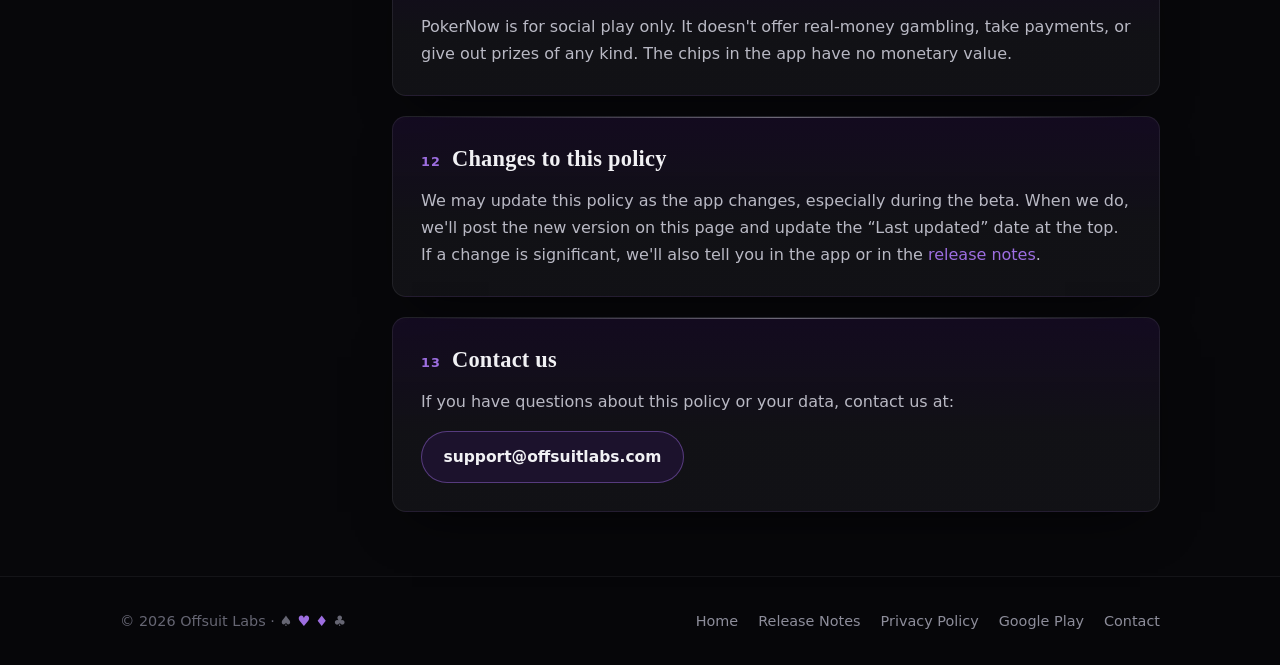
==== commit 38f42afe: "feat(survey): Promote survey with nav CTA and inline notice" ====
--- a/privacy-policy.html
+++ b/privacy-policy.html
@@ -24,6 +24,7 @@
                     <li><a href="/">Home</a></li>
                     <li><a href="release-notes.html">Release Notes</a></li>
                     <li><a href="privacy-policy.html" aria-current="page">Privacy</a></li>
+                    <li><a class="nav-cta" href="/#survey">Survey</a></li>
                 </ul>
             </nav>
         </div>
--- a/assets/css/style.css
+++ b/assets/css/style.css
@@ -197,6 +197,19 @@
     box-shadow: inset 0 0 0 1px rgba(157, 110, 224, 0.35);
 }
 
+/* The survey is the one thing we want visitors to do right now. */
+.nav a.nav-cta {
+    color: var(--black);
+    background: var(--silver-gradient);
+    font-weight: 600;
+    box-shadow: inset 0 1px 0 rgba(255, 255, 255, 0.6);
+}
+
+.nav a.nav-cta:hover {
+    color: var(--black);
+    box-shadow: 0 4px 16px rgba(217, 217, 224, 0.2), inset 0 1px 0 rgba(255, 255, 255, 0.6);
+}
+
 /* ---------- Badges / buttons ---------- */
 
 .badge {
@@ -502,6 +515,28 @@
     text-decoration: underline;
     text-decoration-color: var(--purple-400);
     text-underline-offset: 3px;
+}
+
+/* the survey is the "live" part of the notice, level with the glowing gear on the rail */
+.notice-survey {
+    margin-top: 1.5rem;
+    padding-top: 1.5rem;
+    border-top: 1px solid rgba(185, 185, 196, 0.1);
+}
+
+.notice-survey h3 {
+    margin: 0.9rem 0 0.4rem;
+    font-size: 1.2rem;
+    color: var(--silver-100);
+}
+
+.notice-actions {
+    margin-top: 1.1rem;
+}
+
+.notice .btn {
+    color: var(--black);
+    text-decoration: none;
 }
 
 @keyframes flicker {
